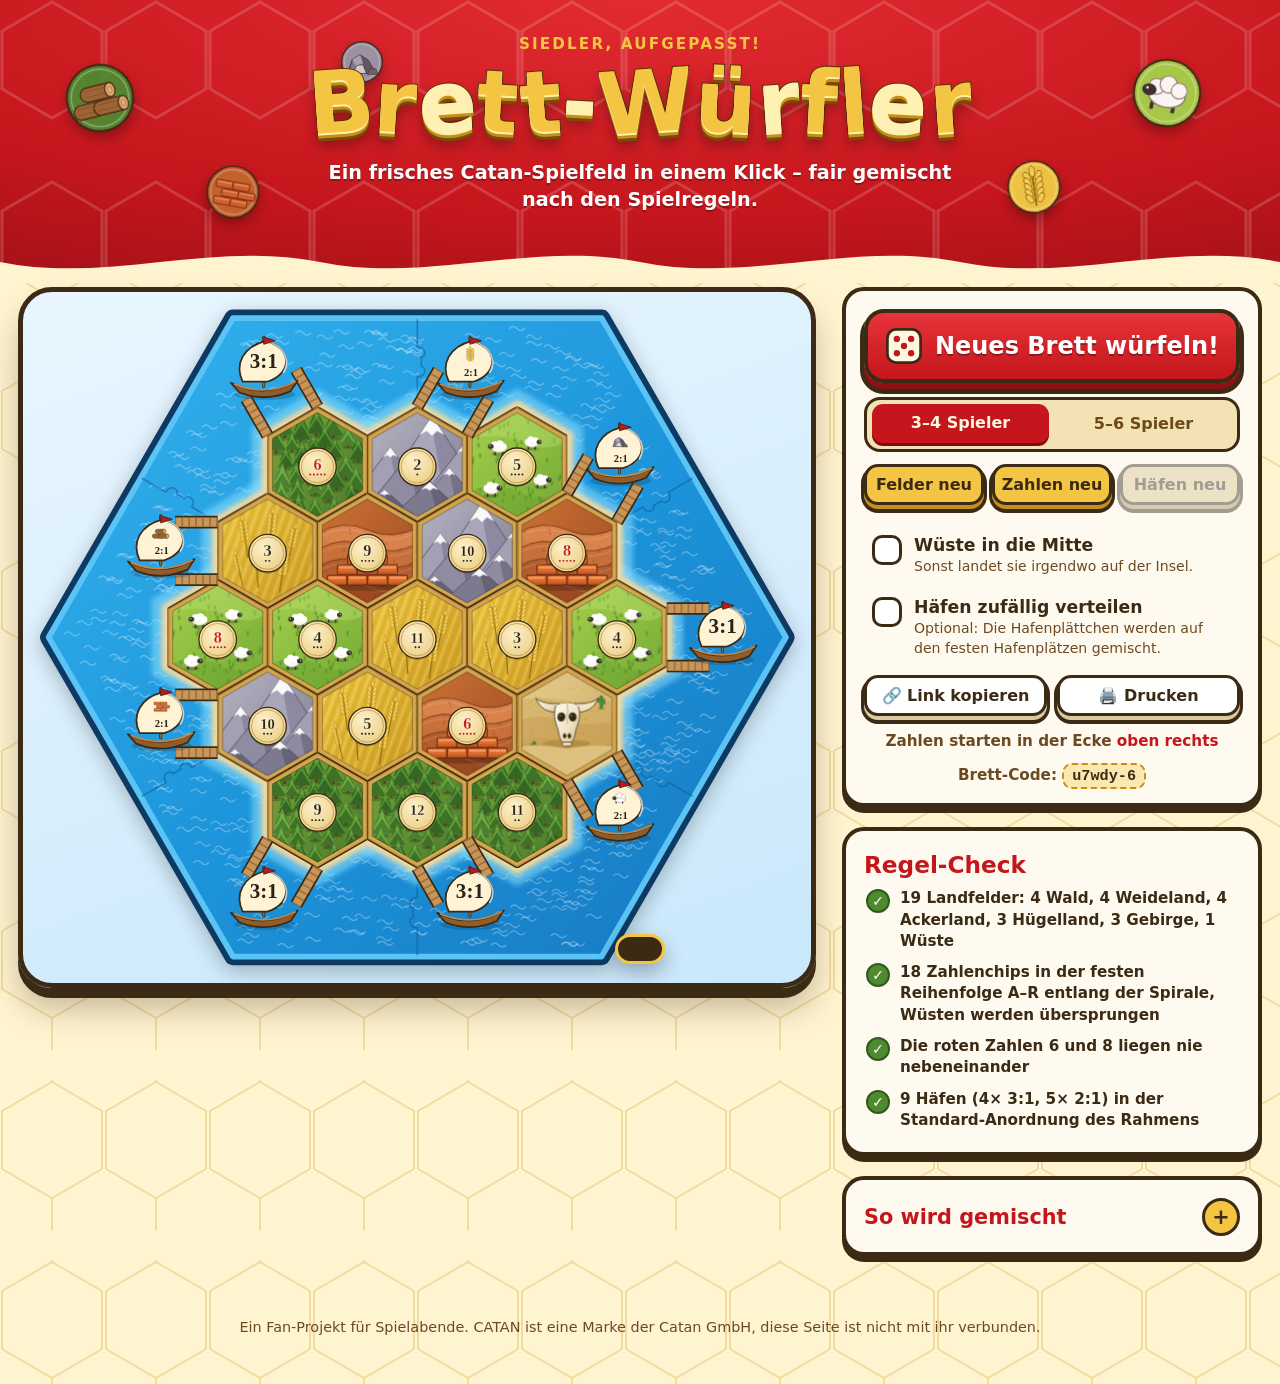
==== index.html @ 205b5174 "6" ====
<!DOCTYPE html>
<html lang="de">
<head>
<meta charset="utf-8">
<meta name="viewport" content="width=device-width, initial-scale=1">
<title>Catan Brett-Würfler – zufällige Spielfelder nach den Regeln</title>
<meta name="description" content="Erzeugt zufällige Catan-Spielfelder nach den offiziellen Regeln: Felder, Zahlenchips und Häfen. Teilbar per Link.">
<link rel="icon" href="assets/chip-6.svg" type="image/svg+xml">
<link rel="stylesheet" href="style.css">
</head>
<body>

<header class="hero">
  <div class="hero-deco" aria-hidden="true">
    <img src="assets/icon-wood.svg" alt="" class="f f1"><img src="assets/icon-brick.svg" alt="" class="f f2">
    <img src="assets/icon-wool.svg" alt="" class="f f3"><img src="assets/icon-grain.svg" alt="" class="f f4">
    <img src="assets/icon-ore.svg" alt="" class="f f5">
  </div>
  <p class="kicker">Siedler, aufgepasst!</p>
  <h1 aria-label="Brett-Würfler">
    <span>B</span><span>r</span><span>e</span><span>t</span><span>t</span><span class="dash">-</span><span>W</span><span>ü</span><span>r</span><span>f</span><span>l</span><span>e</span><span>r</span>
  </h1>
  <p class="sub">Ein frisches Catan-Spielfeld in einem Klick – fair gemischt nach den Spielregeln.</p>
  <svg class="wave" viewBox="0 0 1440 60" preserveAspectRatio="none" aria-hidden="true"><path d="M0,30 C120,60 240,0 360,30 C480,60 600,0 720,30 C840,60 960,0 1080,30 C1200,60 1320,0 1440,30 L1440,60 L0,60Z"/></svg>
</header>

<main class="layout">

  <section class="board-card" aria-label="Spielfeld">
    <svg id="board" class="board" viewBox="-660 -575 1320 1150" role="img" aria-label="Zufällig erzeugtes Catan-Spielfeld"></svg>
  </section>

  <aside class="side">

    <section class="card controls">
      <button id="btn-new" class="big">
        <svg id="die" viewBox="0 0 48 48" width="38" height="38" aria-hidden="true">
          <rect x="3" y="3" width="42" height="42" rx="11" fill="#fff8e1" stroke="#3b2a14" stroke-width="3.5"/>
          <circle cx="15" cy="15" r="4" fill="#c4161c"/><circle cx="33" cy="15" r="4" fill="#c4161c"/>
          <circle cx="24" cy="24" r="4" fill="#c4161c"/>
          <circle cx="15" cy="33" r="4" fill="#c4161c"/><circle cx="33" cy="33" r="4" fill="#c4161c"/>
        </svg>
        <span>Neues Brett würfeln!</span>
      </button>

      <div class="seg" role="radiogroup" aria-label="Spielerzahl">
        <label><input type="radio" name="players" value="34" checked><span>3–4 Spieler</span></label>
        <label><input type="radio" name="players" value="56"><span>5–6 Spieler</span></label>
      </div>

      <div class="mini-row">
        <button id="btn-tiles" class="mini">Felder neu</button>
        <button id="btn-nums" class="mini" title="Die Spirale startet in einer anderen Ecke">Zahlen neu</button>
        <button id="btn-ports" class="mini">Häfen neu</button>
      </div>

      <label class="opt"><input type="checkbox" id="opt-desert"><span class="tick"></span>
        <span class="otext"><b>Wüste in die Mitte</b><small>Sonst landet sie irgendwo auf der Insel.</small></span></label>
      <label class="opt"><input type="checkbox" id="opt-ports"><span class="tick"></span>
        <span class="otext"><b>Häfen zufällig verteilen</b><small>Optional: Die Hafenplättchen werden auf den festen Hafenplätzen gemischt.</small></span></label>

      <div class="share">
        <button id="btn-copy" class="soft">🔗 Link kopieren</button>
        <button id="btn-print" class="soft">🖨️ Drucken</button>
      </div>
      <p class="startline">Zahlen starten in der Ecke <b id="start-corner">–</b></p>
      <p class="seedline">Brett-Code: <code id="seed">–</code></p>
    </section>

    <section class="card">
      <h2>Regel-Check</h2>
      <ul id="checks" class="checks"></ul>
    </section>

    <details class="card rules">
      <summary>So wird gemischt</summary>
      <ol>
        <li id="rule-count"></li>
        <li>Die Zahlenchips folgen immer der festen Reihenfolge der Spielregel: Start auf einem der 6 Eckfelder, dann gegen den Uhrzeigersinn in einer Spirale nach innen. Wüsten werden übersprungen.</li>
        <li id="rule-perm">Das ergibt 6 Startecken × 19 mögliche Wüstenplätze = 114 Zahlenbilder. Die roten 6 und 8 liegen dabei nie nebeneinander.</li>
        <li id="rule-ports"></li>
        <li id="rule-players"></li>
      </ol>
      <div class="order"><b>Zahlenfolge</b><div id="chip-order"></div></div>
    </details>

  </aside>
</main>

<footer>
  <p>Ein Fan-Projekt für Spielabende. CATAN ist eine Marke der Catan GmbH, diese Seite ist nicht mit ihr verbunden.</p>
</footer>

<div id="toast" class="toast" role="status" aria-live="polite"></div>

<script src="core.js"></script>
<script src="ui.js"></script>
</body>
</html>
---- style.css ----
:root{
  --red:#c4161c; --red-d:#8f0f14; --gold:#f4c542; --gold-d:#c4901a;
  --cream:#fff4d0; --cream-2:#fbe8b0; --brown:#3b2a14; --brown-2:#6b4a22;
  --sea:#3f81b5; --green:#4f8a30;
  --radius:22px;
  --font:"Baloo 2","Fredoka","Nunito","Trebuchet MS","Segoe UI Rounded",ui-rounded,system-ui,sans-serif;
  --serif:Georgia,"Times New Roman",serif;
}
*{box-sizing:border-box}
html{scroll-behavior:smooth}
body{
  margin:0; font-family:var(--font); color:var(--brown); background:var(--cream);
  background-image:url("data:image/svg+xml,%3Csvg xmlns='http://www.w3.org/2000/svg' width='104' height='180' viewBox='0 0 104 180'%3E%3Cg fill='none' stroke='%23e6c978' stroke-width='2' opacity='.55'%3E%3Cpath d='M52,2 L102,31 L102,89 L52,118 L2,89 L2,31Z'/%3E%3Cpath d='M0,92 L-50,121 M104,92 L154,121 M52,118 L52,150 M52,2 L52,-30'/%3E%3C/g%3E%3C/svg%3E");
  line-height:1.4; -webkit-font-smoothing:antialiased;
}

/* ---------- Kopfbereich ---------- */
.hero{
  position:relative; text-align:center; color:#fff; padding:34px 16px 70px;
  background:radial-gradient(120% 140% at 50% 0%, #e22b31 0%, var(--red) 55%, var(--red-d) 100%);
  overflow:hidden;
}
.hero::before{ /* Sechseck-Muster */
  content:""; position:absolute; inset:0; opacity:.16;
  background-image:url("data:image/svg+xml,%3Csvg xmlns='http://www.w3.org/2000/svg' width='104' height='180' viewBox='0 0 104 180'%3E%3Cg fill='none' stroke='%23fff' stroke-width='3'%3E%3Cpath d='M52,2 L102,31 L102,89 L52,118 L2,89 L2,31Z'/%3E%3C/g%3E%3C/svg%3E");
}
.kicker{margin:0 0 4px; font-weight:800; letter-spacing:.14em; text-transform:uppercase; font-size:.95rem; color:var(--gold); position:relative}
h1{
  position:relative; margin:0; font-size:clamp(2.6rem,9vw,5.4rem); line-height:1; font-weight:800; letter-spacing:.01em;
}
h1 span{
  display:inline-block; color:var(--gold);
  text-shadow:0 2px 0 #fff2a8, 0 5px 0 var(--gold-d), 0 8px 0 #7a4a08, 0 12px 14px rgba(0,0,0,.35);
  -webkit-text-stroke:2px #5a3406; paint-order:stroke fill;
  animation:bob 3.2s ease-in-out infinite;
}
h1 span:nth-child(odd){transform:rotate(-4deg)}
h1 span:nth-child(even){transform:rotate(3deg)}
h1 span:nth-child(3n){color:#fff0b3}
h1 span:nth-child(1){animation-delay:.0s} h1 span:nth-child(2){animation-delay:.12s} h1 span:nth-child(3){animation-delay:.24s}
h1 span:nth-child(4){animation-delay:.36s} h1 span:nth-child(5){animation-delay:.48s} h1 span:nth-child(6){animation-delay:.6s}
h1 span:nth-child(7){animation-delay:.72s} h1 span:nth-child(8){animation-delay:.84s} h1 span:nth-child(9){animation-delay:.96s}
h1 span:nth-child(10){animation-delay:1.08s} h1 span:nth-child(11){animation-delay:1.2s} h1 span:nth-child(12){animation-delay:1.32s} h1 span:nth-child(13){animation-delay:1.44s}
@keyframes bob{0%,100%{translate:0 0}50%{translate:0 -7px}}
.sub{position:relative; margin:14px auto 0; max-width:34em; font-size:1.2rem; font-weight:600; text-shadow:0 2px 0 rgba(0,0,0,.25)}
.wave{position:absolute; left:0; bottom:-1px; width:100%; height:44px; fill:var(--cream)}
.hero-deco .f{position:absolute; width:72px; height:72px; opacity:.95; filter:drop-shadow(0 6px 6px rgba(0,0,0,.3)); animation:float 6s ease-in-out infinite}
.f1{left:5%; top:22%; rotate:-14deg} .f2{left:16%; top:58%; rotate:10deg; animation-delay:-1s!important; width:56px!important;height:56px!important}
.f3{right:6%; top:20%; rotate:12deg; animation-delay:-2s!important} .f4{right:17%; top:56%; rotate:-8deg; animation-delay:-3s!important; width:56px!important;height:56px!important}
.f5{left:50%; top:14%; width:44px!important;height:44px!important; margin-left:-300px; animation-delay:-4s!important}
@keyframes float{0%,100%{translate:0 0}50%{translate:0 -14px}}

/* ---------- Layout ---------- */
.layout{
  max-width:1280px; margin:-6px auto 0; padding:10px 18px 40px;
  display:grid; grid-template-columns:minmax(0,1.9fr) minmax(300px,1fr); gap:26px; align-items:start;
}
.board-card{
  position:sticky; top:14px;
  background:linear-gradient(160deg,#e9f6ff,#c9e8fb); border:5px solid var(--brown); border-radius:34px;
  box-shadow:0 10px 0 var(--brown), 0 22px 30px rgba(59,42,20,.28); padding:14px;
}
.board{display:block; width:100%; height:auto; overflow:visible; filter:drop-shadow(0 6px 10px rgba(0,0,0,.25))}
.side{display:flex; flex-direction:column; gap:20px}

.card{
  background:#fffaf0; border:4px solid var(--brown); border-radius:var(--radius); padding:18px 18px 16px;
  box-shadow:0 6px 0 var(--brown);
}
.card h2{margin:0 0 2px; font-size:1.45rem; font-weight:800; color:var(--red)}
.lead{margin:0 0 10px; font-size:.95rem; color:var(--brown-2); font-weight:500}

/* ---------- Buttons ---------- */
button{font-family:inherit; cursor:pointer; color:inherit}
.big{
  display:flex; align-items:center; justify-content:center; gap:12px; width:100%;
  font-size:1.5rem; font-weight:800; color:#fff; padding:14px 16px;
  background:linear-gradient(#e6343a,var(--red)); border:4px solid var(--brown); border-radius:20px;
  box-shadow:0 6px 0 var(--red-d), 0 7px 0 4px var(--brown); transition:transform .12s, box-shadow .12s;
  text-shadow:0 2px 0 rgba(0,0,0,.3); margin-bottom:14px;
}
.big:hover{transform:translateY(-2px) rotate(-.6deg)}
.big:active{transform:translateY(5px); box-shadow:0 1px 0 var(--red-d), 0 2px 0 4px var(--brown)}
.big #die{transition:transform .3s}
.big:hover #die{transform:rotate(18deg) scale(1.1)}
#die.roll{animation:dice .75s cubic-bezier(.3,1.5,.5,1)}
@keyframes dice{0%{transform:rotate(0) scale(1)}35%{transform:rotate(240deg) scale(1.5) translateY(-6px)}70%{transform:rotate(520deg) scale(.9)}100%{transform:rotate(720deg) scale(1)}}

.mini-row{display:grid; grid-template-columns:repeat(3,1fr); gap:8px; margin-bottom:14px}
.mini,.soft{
  font-weight:700; font-size:1rem; padding:8px 6px; background:var(--gold); border:3px solid var(--brown); border-radius:14px;
  box-shadow:0 4px 0 var(--gold-d), 0 5px 0 3px var(--brown); transition:transform .1s, box-shadow .1s; margin-bottom:5px;
}
.mini:hover:not(:disabled),.soft:hover{transform:translateY(-2px)}
.mini:disabled{opacity:.45; cursor:not-allowed; filter:grayscale(.6)}
.mini:active,.soft:active{transform:translateY(4px); box-shadow:0 0 0 var(--gold-d), 0 1px 0 3px var(--brown)}
.soft{background:#fff; box-shadow:0 4px 0 #d9c9a0, 0 5px 0 3px var(--brown)}
.share{display:grid; grid-template-columns:1fr 1fr; gap:10px; margin-top:8px}
.seedline{margin:12px 0 0; text-align:center; font-weight:600; color:var(--brown-2); font-size:.95rem}
code{font-family:ui-monospace,Menlo,Consolas,monospace; background:var(--cream-2); border:2px dashed var(--gold-d); border-radius:10px; padding:2px 8px; font-weight:700; color:var(--brown)}

/* Schalter */
.opt{display:flex; gap:12px; align-items:flex-start; padding:9px 8px; border-radius:14px; cursor:pointer; transition:background .15s}
.opt:hover{background:var(--cream)}
.opt input{position:absolute; opacity:0; pointer-events:none}
.tick{flex:none; width:30px; height:30px; border:3px solid var(--brown); border-radius:10px; background:#fff; position:relative; margin-top:2px; transition:background .15s, transform .15s}
.tick::after{content:""; position:absolute; left:8px; top:2px; width:8px; height:15px; border:solid #fff; border-width:0 4px 4px 0; transform:rotate(40deg) scale(0); transition:transform .18s cubic-bezier(.3,1.8,.5,1)}
.opt input:checked + .tick{background:var(--green); transform:rotate(-5deg)}
.opt input:checked + .tick::after{transform:rotate(40deg) scale(1)}
.opt input:focus-visible + .tick{outline:4px solid #7ab8ff; outline-offset:2px}
.otext b{display:block; font-size:1.08rem}
.otext small{display:block; font-size:.88rem; color:var(--brown-2); font-weight:500}

.checks{list-style:none; margin:0; padding:0}
.checks li{display:flex; gap:10px; align-items:flex-start; padding:5px 2px; font-weight:600; font-size:.95rem}
.checks li span{flex:none; width:24px; height:24px; border-radius:50%; display:grid; place-items:center; color:#fff; font-weight:800; font-size:.9rem; margin-top:1px; animation:stamp .5s cubic-bezier(.3,1.8,.5,1) both}
.checks li.ok span{background:var(--green); border:2px solid #2f5a1d}
.checks li.bad span{background:var(--red); border:2px solid var(--red-d)}
@keyframes stamp{from{transform:scale(0) rotate(-90deg)}to{transform:scale(1) rotate(0)}}

.rules summary{cursor:pointer; font-weight:800; font-size:1.3rem; color:var(--red); list-style:none; display:flex; justify-content:space-between; align-items:center}
.rules summary::-webkit-details-marker{display:none}
.rules summary::after{content:"+"; width:32px; height:32px; display:grid; place-items:center; background:var(--gold); border:3px solid var(--brown); border-radius:50%; color:var(--brown); transition:transform .25s}
.rules[open] summary::after{transform:rotate(135deg)}
.rules ol{margin:12px 0 0; padding-left:22px; font-weight:500}
.rules li{margin:6px 0}

/* ---------- Brett-Animationen ---------- */
.board .tile,.board .chip,.board .port{transform-box:fill-box; transform-origin:center}
.board .tile.pop{animation:pop .6s cubic-bezier(.3,1.6,.5,1) both; animation-delay:var(--d)}
.board .port.pop{animation:pop .6s cubic-bezier(.3,1.6,.5,1) both; animation-delay:var(--d)}
.board .chip.drop{animation:drop .6s cubic-bezier(.3,1.5,.5,1) both; animation-delay:var(--d)}
@keyframes pop{from{opacity:0; transform:scale(.4) rotate(-14deg)}to{opacity:1; transform:none}}
@keyframes drop{0%{opacity:0; transform:translateY(-90px) scale(1.3) rotate(-60deg)}60%{opacity:1}100%{opacity:1; transform:none}}
.board .tile,.board .chip{transition:opacity .25s, filter .25s}
.board .tile:hover{filter:brightness(1.08) saturate(1.1)}
.plank-o{stroke:#3b2a14; stroke-width:12; stroke-linecap:round}
.plank{stroke:#c58a47; stroke-width:6.5; stroke-linecap:round}

/* Meer, Strand, Stege */
.board .waves path{fill:none; stroke:#fff; stroke-width:2.4; stroke-linecap:round; opacity:.28}
.board .seam{fill:none; stroke:#0f5f9c; stroke-width:3; opacity:.55}
.board .shallows polygon{fill:#8fe0ff; opacity:.55}
.board .beach polygon{fill:#f1d9a0}
.board .jet-o{stroke:#3b2a14; stroke-width:22; stroke-linecap:butt}
.board .jet{stroke:#c9965a; stroke-width:16; stroke-linecap:butt}
.board .jet-p{stroke:#7b5427; stroke-width:16; stroke-dasharray:3 9; opacity:.55}

/* ---------- Sonstiges ---------- */
.toast{
  position:fixed; left:50%; bottom:26px; translate:-50% 90px; background:var(--brown); color:#fff; font-weight:700;
  padding:12px 22px; border-radius:99px; border:3px solid var(--gold); box-shadow:0 8px 20px rgba(0,0,0,.3);
  transition:translate .35s cubic-bezier(.3,1.6,.5,1); z-index:10; max-width:92vw; text-align:center
}
.toast.show{translate:-50% 0}
footer{text-align:center; padding:6px 16px 34px; color:var(--brown-2); font-size:.9rem; font-weight:500}
:focus-visible{outline:4px solid #7ab8ff; outline-offset:3px}

@media (max-width:960px){
  .layout{grid-template-columns:1fr}
  .board-card{position:static}
  .hero-deco .f{display:none}
}
@media (prefers-reduced-motion:reduce){
  *,*::before,*::after{animation:none!important; transition:none!important}
}
@media print{
  body{background:#fff}
  .hero,.side,footer,.toast{display:none}
  .layout{display:block; padding:0}
  .board-card{position:static; box-shadow:none; border:none; background:none}
}

.startline{margin:10px 0 0; text-align:center; font-weight:600; color:var(--brown-2); font-size:.95rem}
.startline b{color:var(--red)}
.order{margin-top:12px}
.order b{display:block; margin-bottom:6px}
#chip-order{display:flex; flex-wrap:wrap; gap:5px}
#chip-order span{display:inline-flex; flex-direction:column; align-items:center; min-width:34px; padding:2px 4px; background:var(--cream); border:2px solid var(--brown); border-radius:12px; font-family:var(--serif); font-weight:800; line-height:1.1}
#chip-order span i{font-style:normal; font-family:var(--font); font-size:.62rem; color:var(--brown-2); font-weight:700}
#chip-order span.red{color:var(--red); border-color:var(--red)}

/* Spielerzahl-Umschalter */
.seg{display:grid;grid-template-columns:1fr 1fr;gap:6px;background:#f3e2b3;border:3px solid #3b2a14;border-radius:16px;padding:5px;margin:0 0 12px}
.seg label{cursor:pointer}
.seg input{position:absolute;opacity:0;pointer-events:none}
.seg span{display:block;text-align:center;font-weight:800;padding:8px 6px;border-radius:11px;color:#6b4a1c;transition:transform .15s,background .15s}
.seg input:checked+span{background:#c4161c;color:#fff8e1;box-shadow:0 3px 0 #7d0d11;transform:translateY(-1px)}
.seg input:focus-visible+span{outline:3px solid #f2b21c;outline-offset:2px}
.seg label:hover span{transform:translateY(-1px)}
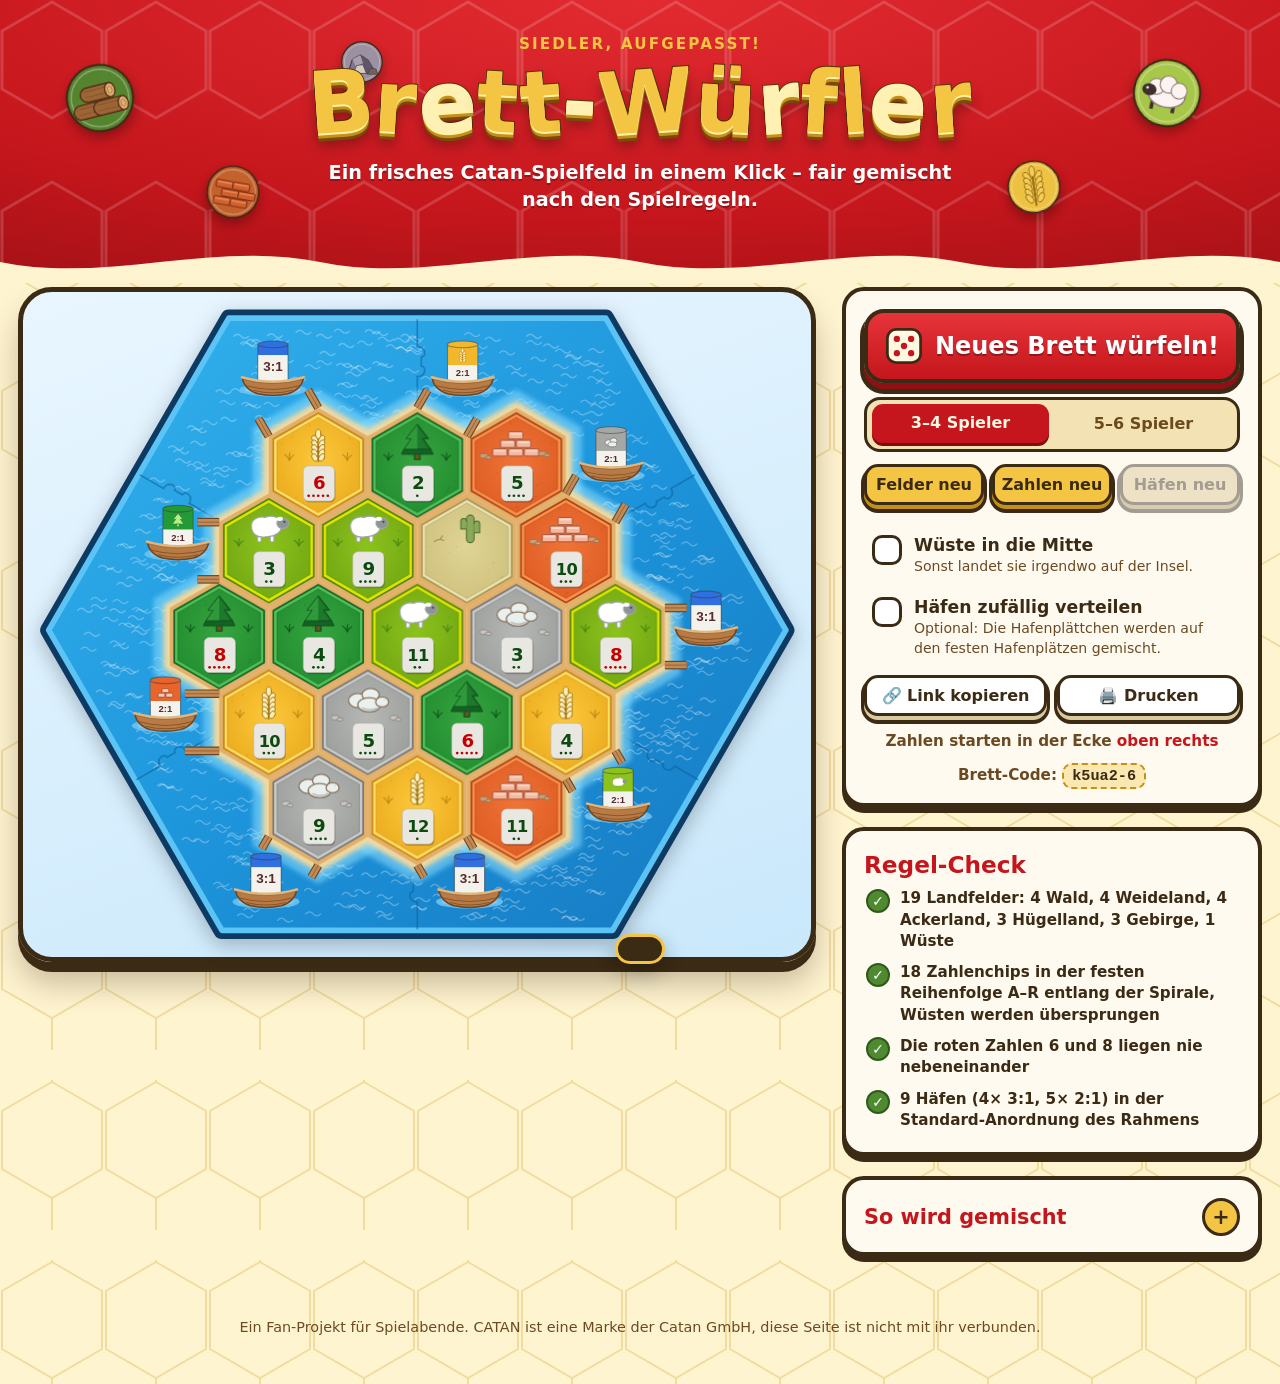
==== commit 8c4aa226: "Cache-Busting für Skripte und Styles Co-Authored-By: Claude Sonnet 5.5 <noreply@anthropic.com> Claud" ====
--- a/index.html
+++ b/index.html
@@ -6,7 +6,7 @@
 <title>Catan Brett-Würfler – zufällige Spielfelder nach den Regeln</title>
 <meta name="description" content="Erzeugt zufällige Catan-Spielfelder nach den offiziellen Regeln: Felder, Zahlenchips und Häfen. Teilbar per Link.">
 <link rel="icon" href="assets/chip-6.svg" type="image/svg+xml">
-<link rel="stylesheet" href="style.css">
+<link rel="stylesheet" href="style.css?v=7">
 </head>
 <body>
 
@@ -93,7 +93,7 @@
 
 <div id="toast" class="toast" role="status" aria-live="polite"></div>
 
-<script src="core.js"></script>
-<script src="ui.js"></script>
+<script src="core.js?v=7"></script>
+<script src="ui.js?v=7"></script>
 </body>
 </html>
--- a/style.css
+++ b/style.css
@@ -142,9 +142,9 @@
 .board .seam{fill:none; stroke:#0f5f9c; stroke-width:3; opacity:.55}
 .board .shallows polygon{fill:#8fe0ff; opacity:.55}
 .board .beach polygon{fill:#f1d9a0}
-.board .jet-o{stroke:#3b2a14; stroke-width:22; stroke-linecap:butt}
-.board .jet{stroke:#c9965a; stroke-width:16; stroke-linecap:butt}
-.board .jet-p{stroke:#7b5427; stroke-width:16; stroke-dasharray:3 9; opacity:.55}
+.board .jet-o{stroke:#6e4421; stroke-width:15; stroke-linecap:butt}
+.board .jet{stroke:#c28a55; stroke-width:11; stroke-linecap:butt}
+.board .jet-p{stroke:#8a5628; stroke-width:1.6; opacity:.8}
 
 /* ---------- Sonstiges ---------- */
 .toast{
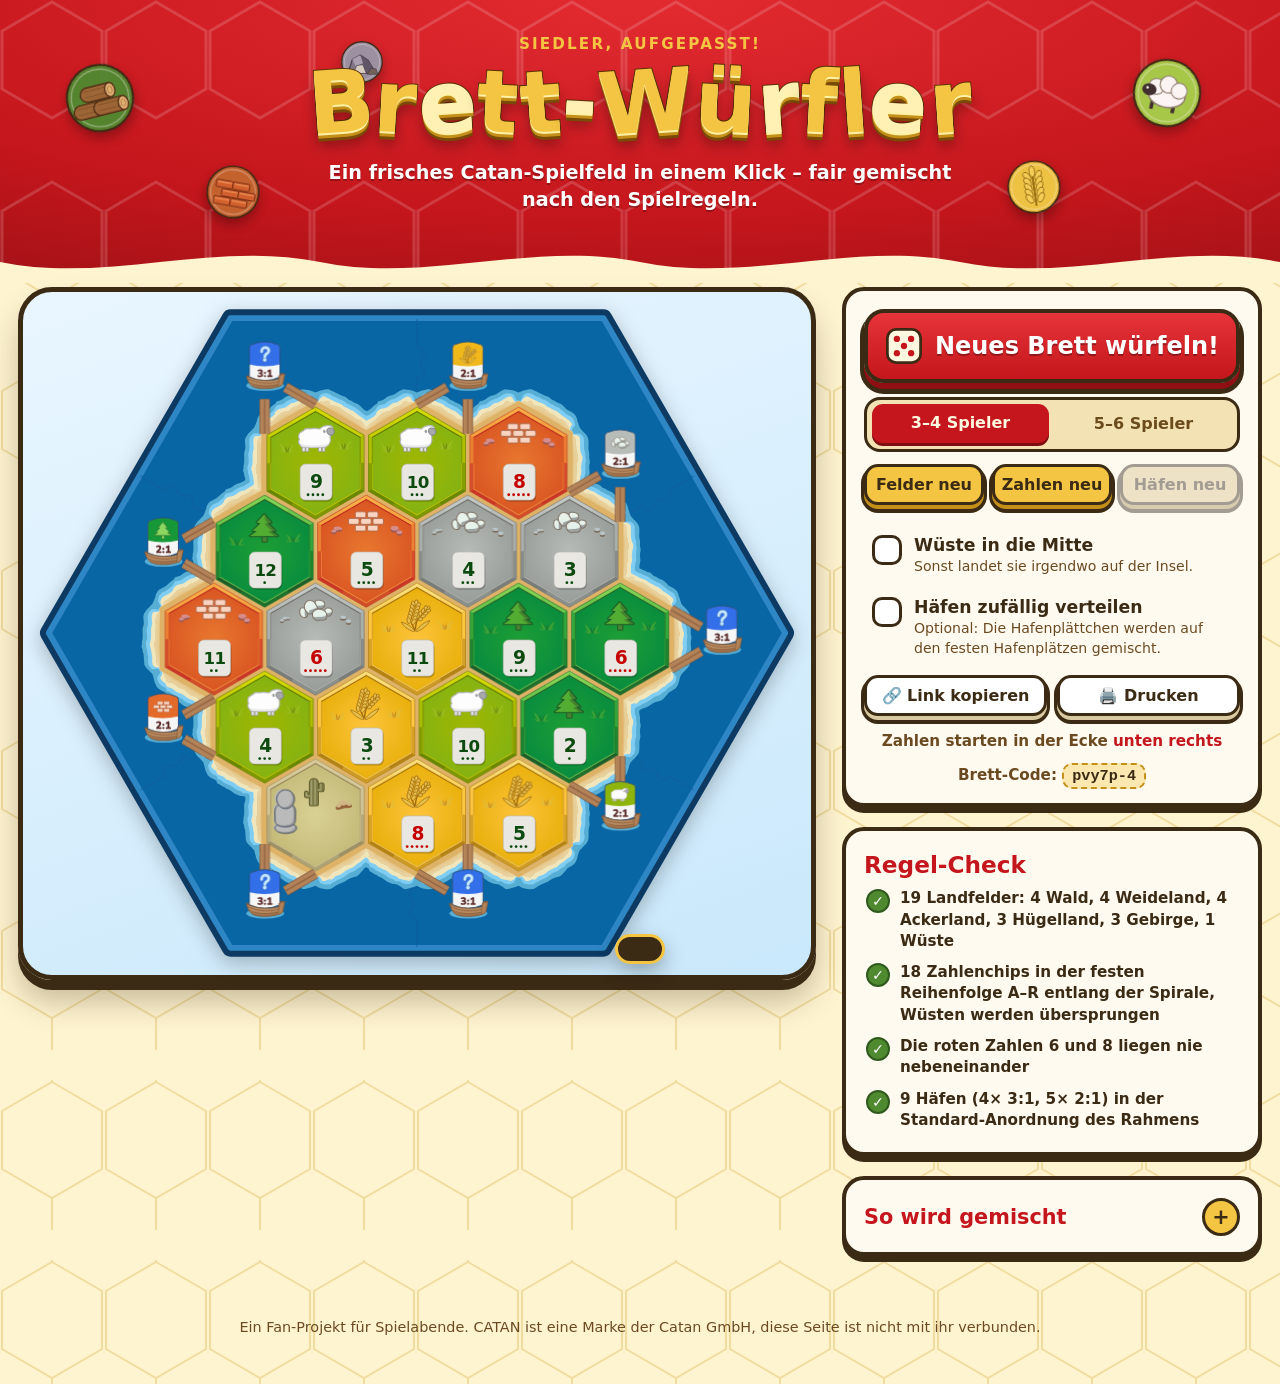
==== commit 0b0ec867: "Grafiken im Stil des Original-Screenshots - Felder, Häfen und Räuber neu als SVG, vom Original nachv" ====
--- a/index.html
+++ b/index.html
@@ -6,7 +6,7 @@
 <title>Catan Brett-Würfler – zufällige Spielfelder nach den Regeln</title>
 <meta name="description" content="Erzeugt zufällige Catan-Spielfelder nach den offiziellen Regeln: Felder, Zahlenchips und Häfen. Teilbar per Link.">
 <link rel="icon" href="assets/chip-6.svg" type="image/svg+xml">
-<link rel="stylesheet" href="style.css?v=7">
+<link rel="stylesheet" href="style.css?v=8">
 </head>
 <body>
 
@@ -93,7 +93,7 @@
 
 <div id="toast" class="toast" role="status" aria-live="polite"></div>
 
-<script src="core.js?v=7"></script>
-<script src="ui.js?v=7"></script>
+<script src="core.js?v=8"></script>
+<script src="ui.js?v=8"></script>
 </body>
 </html>
--- a/style.css
+++ b/style.css
@@ -126,7 +126,8 @@
 .rules li{margin:6px 0}
 
 /* ---------- Brett-Animationen ---------- */
-.board .tile,.board .chip,.board .port{transform-box:fill-box; transform-origin:center}
+.board .tile,.board .chip,.board .port,.board .robber{transform-box:fill-box; transform-origin:center}
+.board .robber.pop{animation:pop .6s cubic-bezier(.3,1.6,.5,1) both; animation-delay:var(--d)}
 .board .tile.pop{animation:pop .6s cubic-bezier(.3,1.6,.5,1) both; animation-delay:var(--d)}
 .board .port.pop{animation:pop .6s cubic-bezier(.3,1.6,.5,1) both; animation-delay:var(--d)}
 .board .chip.drop{animation:drop .6s cubic-bezier(.3,1.5,.5,1) both; animation-delay:var(--d)}
@@ -140,11 +141,9 @@
 /* Meer, Strand, Stege */
 .board .waves path{fill:none; stroke:#fff; stroke-width:2.4; stroke-linecap:round; opacity:.28}
 .board .seam{fill:none; stroke:#0f5f9c; stroke-width:3; opacity:.55}
-.board .shallows polygon{fill:#8fe0ff; opacity:.55}
-.board .beach polygon{fill:#f1d9a0}
-.board .jet-o{stroke:#6e4421; stroke-width:15; stroke-linecap:butt}
-.board .jet{stroke:#c28a55; stroke-width:11; stroke-linecap:butt}
-.board .jet-p{stroke:#8a5628; stroke-width:1.6; opacity:.8}
+.board .jet-o{stroke:#7e5539; stroke-width:17.8; stroke-linecap:butt}
+.board .jet{stroke:#b28259; stroke-width:15.6; stroke-linecap:butt}
+.board .jet-p{stroke:#946443; stroke-width:2.2}
 
 /* ---------- Sonstiges ---------- */
 .toast{
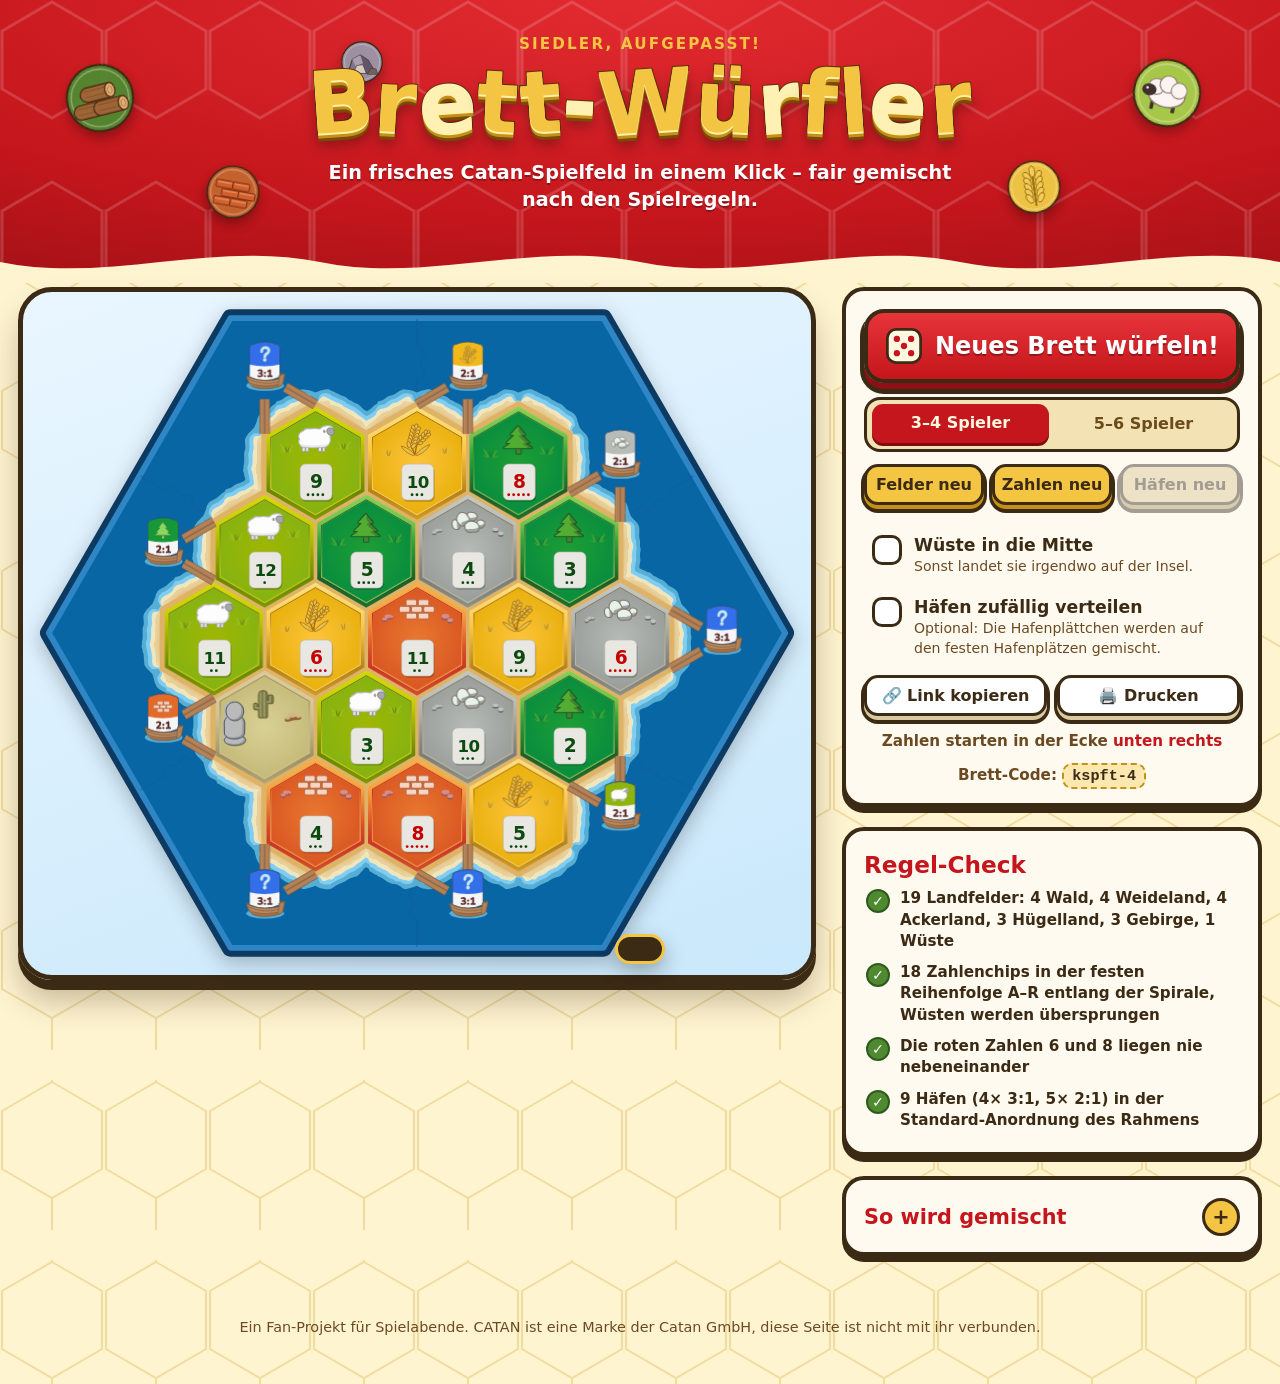
==== commit 5141d7cb: "Feldränder als Farbverlauf, helle Fugen zwischen den Feldern Der Rahmen jedes Feldes verläuft jetzt " ====
--- a/index.html
+++ b/index.html
@@ -6,7 +6,7 @@
 <title>Catan Brett-Würfler – zufällige Spielfelder nach den Regeln</title>
 <meta name="description" content="Erzeugt zufällige Catan-Spielfelder nach den offiziellen Regeln: Felder, Zahlenchips und Häfen. Teilbar per Link.">
 <link rel="icon" href="assets/chip-6.svg" type="image/svg+xml">
-<link rel="stylesheet" href="style.css?v=8">
+<link rel="stylesheet" href="style.css?v=9">
 </head>
 <body>
 
@@ -93,7 +93,7 @@
 
 <div id="toast" class="toast" role="status" aria-live="polite"></div>
 
-<script src="core.js?v=8"></script>
-<script src="ui.js?v=8"></script>
+<script src="core.js?v=9"></script>
+<script src="ui.js?v=9"></script>
 </body>
 </html>
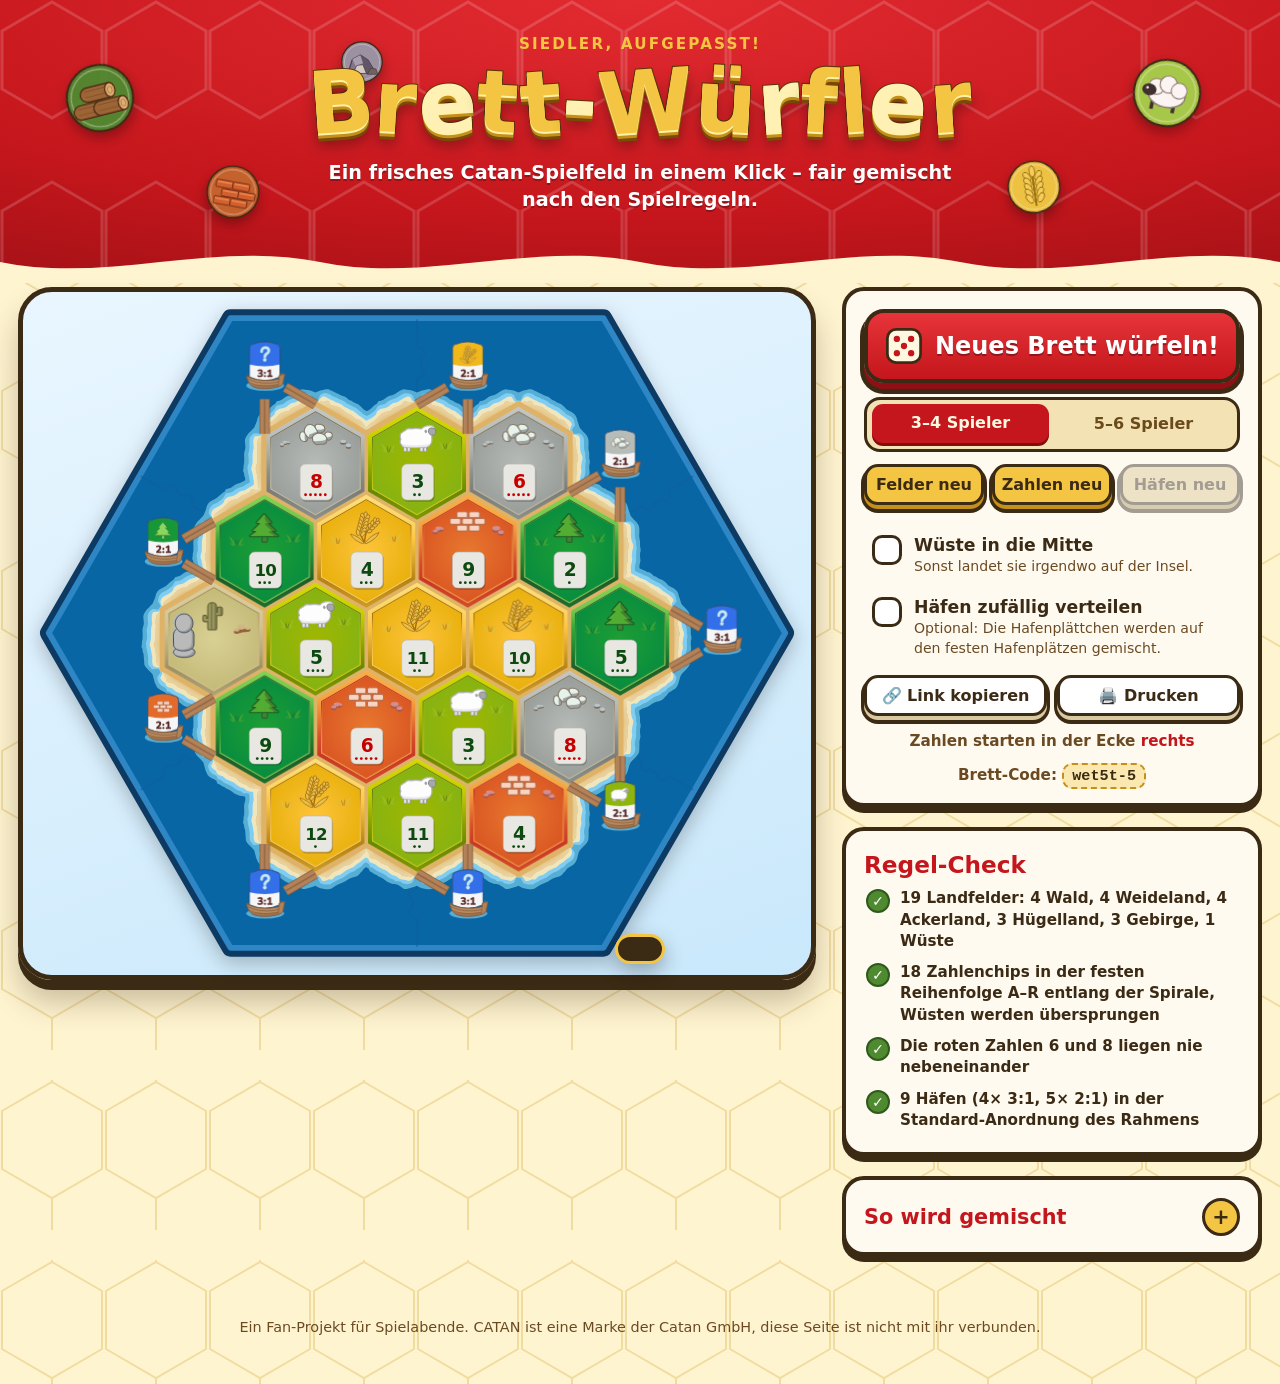
==== commit 6a324dc7: "Cache-Busting auch für die Grafiken Co-Authored-By: Claude Opus 5.5 <noreply@anthropic.com> Claude-S" ====
--- a/index.html
+++ b/index.html
@@ -6,7 +6,7 @@
 <title>Catan Brett-Würfler – zufällige Spielfelder nach den Regeln</title>
 <meta name="description" content="Erzeugt zufällige Catan-Spielfelder nach den offiziellen Regeln: Felder, Zahlenchips und Häfen. Teilbar per Link.">
 <link rel="icon" href="assets/chip-6.svg" type="image/svg+xml">
-<link rel="stylesheet" href="style.css?v=9">
+<link rel="stylesheet" href="style.css?v=10">
 </head>
 <body>
 
@@ -93,7 +93,7 @@
 
 <div id="toast" class="toast" role="status" aria-live="polite"></div>
 
-<script src="core.js?v=9"></script>
-<script src="ui.js?v=9"></script>
+<script src="core.js?v=10"></script>
+<script src="ui.js?v=10"></script>
 </body>
 </html>
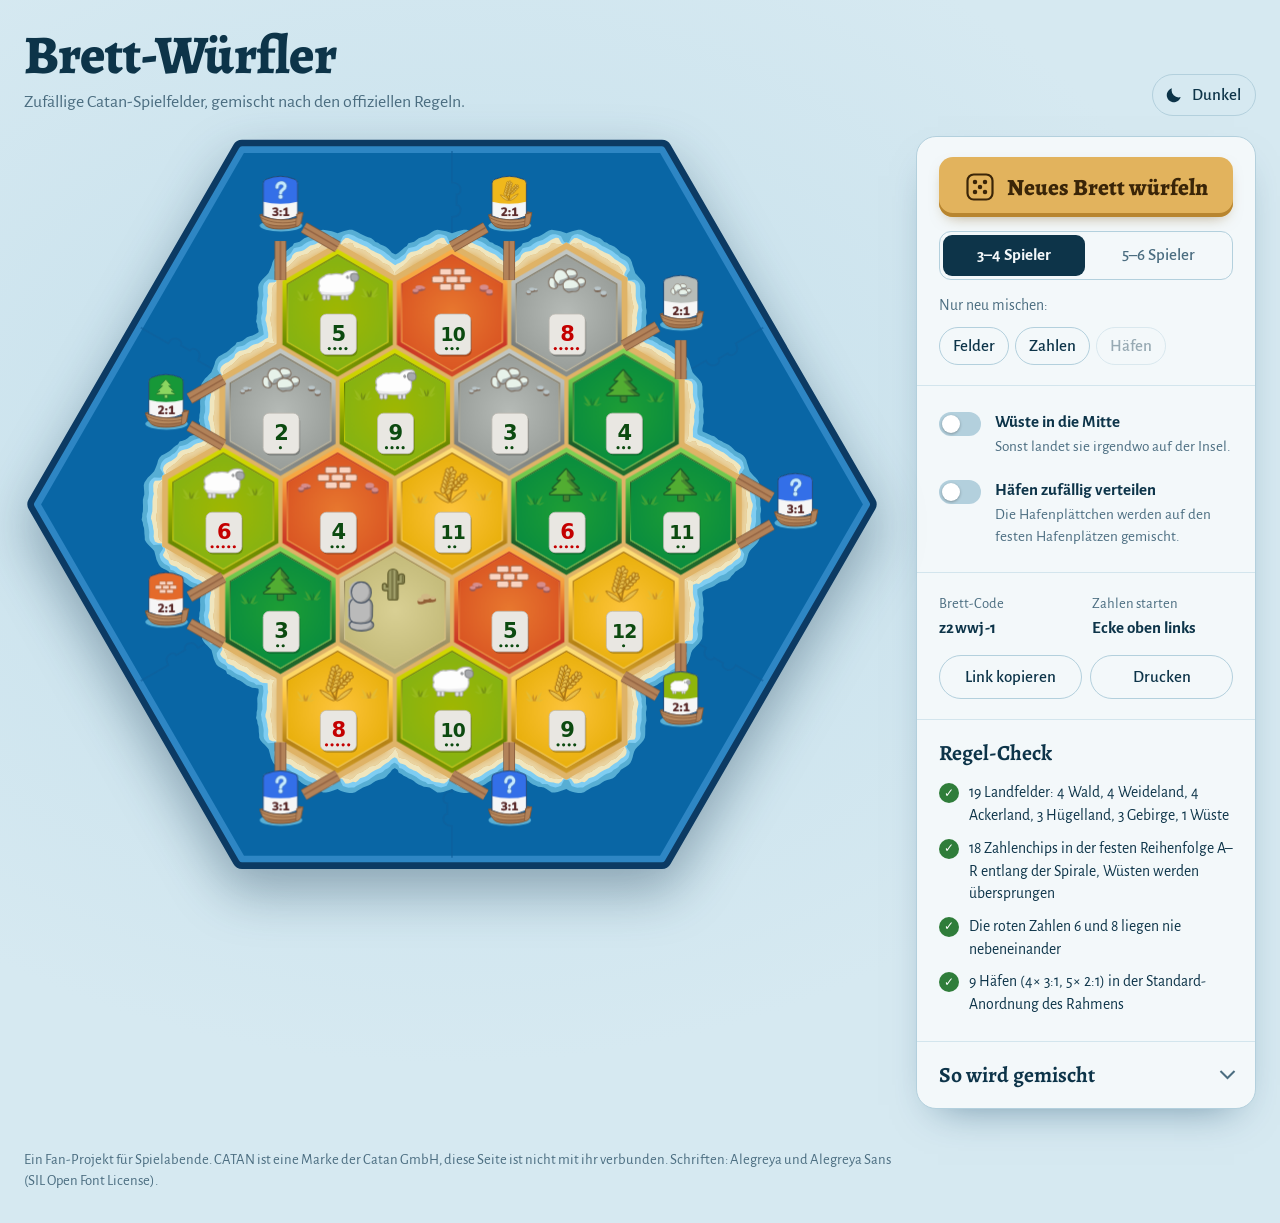
==== commit a02d1415: "Neues Seitendesign und Dunkelmodus - Seite als Meer rund um die Insel: helles Flachwasser bzw. Nacht" ====
--- a/index.html
+++ b/index.html
@@ -6,41 +6,50 @@
 <title>Catan Brett-Würfler – zufällige Spielfelder nach den Regeln</title>
 <meta name="description" content="Erzeugt zufällige Catan-Spielfelder nach den offiziellen Regeln: Felder, Zahlenchips und Häfen. Teilbar per Link.">
 <link rel="icon" href="assets/chip-6.svg" type="image/svg+xml">
+<link rel="preload" href="assets/fonts/alegreya-sans-500.woff2" as="font" type="font/woff2" crossorigin>
 <link rel="stylesheet" href="style.css?v=10">
+<meta name="color-scheme" content="light dark">
+<script>
+  // Farbschema vor dem ersten Zeichnen setzen, damit nichts aufblitzt
+  (function () {
+    var t = null;
+    try { t = localStorage.getItem("theme"); } catch (e) {}
+    if (t !== "dark" && t !== "light") t = window.matchMedia && matchMedia("(prefers-color-scheme: dark)").matches ? "dark" : "light";
+    document.documentElement.setAttribute("data-theme", t);
+  })();
+</script>
 </head>
 <body>
 
-<header class="hero">
-  <div class="hero-deco" aria-hidden="true">
-    <img src="assets/icon-wood.svg" alt="" class="f f1"><img src="assets/icon-brick.svg" alt="" class="f f2">
-    <img src="assets/icon-wool.svg" alt="" class="f f3"><img src="assets/icon-grain.svg" alt="" class="f f4">
-    <img src="assets/icon-ore.svg" alt="" class="f f5">
+<header class="top">
+  <div class="brand">
+    <h1>Brett-Würfler</h1>
+    <p class="sub">Zufällige Catan-Spielfelder, gemischt nach den offiziellen Regeln.</p>
   </div>
-  <p class="kicker">Siedler, aufgepasst!</p>
-  <h1 aria-label="Brett-Würfler">
-    <span>B</span><span>r</span><span>e</span><span>t</span><span>t</span><span class="dash">-</span><span>W</span><span>ü</span><span>r</span><span>f</span><span>l</span><span>e</span><span>r</span>
-  </h1>
-  <p class="sub">Ein frisches Catan-Spielfeld in einem Klick – fair gemischt nach den Spielregeln.</p>
-  <svg class="wave" viewBox="0 0 1440 60" preserveAspectRatio="none" aria-hidden="true"><path d="M0,30 C120,60 240,0 360,30 C480,60 600,0 720,30 C840,60 960,0 1080,30 C1200,60 1320,0 1440,30 L1440,60 L0,60Z"/></svg>
+  <button id="btn-theme" class="theme" type="button" aria-pressed="false">
+    <svg class="i-moon" viewBox="0 0 24 24" width="20" height="20" aria-hidden="true"><path d="M20 14.5A8.5 8.5 0 0 1 9.5 4a8.5 8.5 0 1 0 10.5 10.5Z" fill="currentColor"/></svg>
+    <svg class="i-sun" viewBox="0 0 24 24" width="20" height="20" aria-hidden="true"><circle cx="12" cy="12" r="4.5" fill="currentColor"/><g stroke="currentColor" stroke-width="2" stroke-linecap="round"><path d="M12 2v2.5M12 19.5V22M2 12h2.5M19.5 12H22M4.9 4.9l1.8 1.8M17.3 17.3l1.8 1.8M4.9 19.1l1.8-1.8M17.3 6.7l1.8-1.8"/></g></svg>
+    <span class="theme-label">Dunkel</span>
+  </button>
 </header>
 
 <main class="layout">
 
-  <section class="board-card" aria-label="Spielfeld">
+  <section class="board-wrap" aria-label="Spielfeld">
     <svg id="board" class="board" viewBox="-660 -575 1320 1150" role="img" aria-label="Zufällig erzeugtes Catan-Spielfeld"></svg>
   </section>
 
   <aside class="side">
 
-    <section class="card controls">
-      <button id="btn-new" class="big">
-        <svg id="die" viewBox="0 0 48 48" width="38" height="38" aria-hidden="true">
-          <rect x="3" y="3" width="42" height="42" rx="11" fill="#fff8e1" stroke="#3b2a14" stroke-width="3.5"/>
-          <circle cx="15" cy="15" r="4" fill="#c4161c"/><circle cx="33" cy="15" r="4" fill="#c4161c"/>
-          <circle cx="24" cy="24" r="4" fill="#c4161c"/>
-          <circle cx="15" cy="33" r="4" fill="#c4161c"/><circle cx="33" cy="33" r="4" fill="#c4161c"/>
+    <section class="block controls" aria-label="Brett erzeugen">
+      <button id="btn-new" class="primary" type="button">
+        <svg id="die" viewBox="0 0 48 48" width="30" height="30" aria-hidden="true">
+          <rect x="4" y="4" width="40" height="40" rx="10" fill="none" stroke="currentColor" stroke-width="3.5"/>
+          <circle cx="16" cy="16" r="3.6" fill="currentColor"/><circle cx="32" cy="16" r="3.6" fill="currentColor"/>
+          <circle cx="24" cy="24" r="3.6" fill="currentColor"/>
+          <circle cx="16" cy="32" r="3.6" fill="currentColor"/><circle cx="32" cy="32" r="3.6" fill="currentColor"/>
         </svg>
-        <span>Neues Brett würfeln!</span>
+        <span>Neues Brett würfeln</span>
       </button>
 
       <div class="seg" role="radiogroup" aria-label="Spielerzahl">
@@ -48,32 +57,41 @@
         <label><input type="radio" name="players" value="56"><span>5–6 Spieler</span></label>
       </div>
 
-      <div class="mini-row">
-        <button id="btn-tiles" class="mini">Felder neu</button>
-        <button id="btn-nums" class="mini" title="Die Spirale startet in einer anderen Ecke">Zahlen neu</button>
-        <button id="btn-ports" class="mini">Häfen neu</button>
+      <div class="partial">
+        <span class="partial-label">Nur neu mischen:</span>
+        <div class="mini-row">
+          <button id="btn-tiles" class="mini" type="button">Felder</button>
+          <button id="btn-nums" class="mini" type="button" title="Die Spirale startet in einer anderen Ecke">Zahlen</button>
+          <button id="btn-ports" class="mini" type="button" title="Nur wenn Häfen zufällig verteilt werden">Häfen</button>
+        </div>
       </div>
-
-      <label class="opt"><input type="checkbox" id="opt-desert"><span class="tick"></span>
-        <span class="otext"><b>Wüste in die Mitte</b><small>Sonst landet sie irgendwo auf der Insel.</small></span></label>
-      <label class="opt"><input type="checkbox" id="opt-ports"><span class="tick"></span>
-        <span class="otext"><b>Häfen zufällig verteilen</b><small>Optional: Die Hafenplättchen werden auf den festen Hafenplätzen gemischt.</small></span></label>
-
-      <div class="share">
-        <button id="btn-copy" class="soft">🔗 Link kopieren</button>
-        <button id="btn-print" class="soft">🖨️ Drucken</button>
-      </div>
-      <p class="startline">Zahlen starten in der Ecke <b id="start-corner">–</b></p>
-      <p class="seedline">Brett-Code: <code id="seed">–</code></p>
     </section>
 
-    <section class="card">
+    <section class="block" aria-label="Optionen">
+      <label class="opt"><input type="checkbox" id="opt-desert"><span class="switch" aria-hidden="true"></span>
+        <span class="otext"><b>Wüste in die Mitte</b><small>Sonst landet sie irgendwo auf der Insel.</small></span></label>
+      <label class="opt"><input type="checkbox" id="opt-ports"><span class="switch" aria-hidden="true"></span>
+        <span class="otext"><b>Häfen zufällig verteilen</b><small>Die Hafenplättchen werden auf den festen Hafenplätzen gemischt.</small></span></label>
+    </section>
+
+    <section class="block share-block" aria-label="Teilen">
+      <dl class="facts">
+        <div><dt>Brett-Code</dt><dd><code id="seed">–</code></dd></div>
+        <div><dt>Zahlen starten</dt><dd id="start-corner">–</dd></div>
+      </dl>
+      <div class="share">
+        <button id="btn-copy" class="ghost" type="button">Link kopieren</button>
+        <button id="btn-print" class="ghost" type="button">Drucken</button>
+      </div>
+    </section>
+
+    <section class="block">
       <h2>Regel-Check</h2>
       <ul id="checks" class="checks"></ul>
     </section>
 
-    <details class="card rules">
-      <summary>So wird gemischt</summary>
+    <details class="block rules">
+      <summary><h2>So wird gemischt</h2></summary>
       <ol>
         <li id="rule-count"></li>
         <li>Die Zahlenchips folgen immer der festen Reihenfolge der Spielregel: Start auf einem der 6 Eckfelder, dann gegen den Uhrzeigersinn in einer Spirale nach innen. Wüsten werden übersprungen.</li>
@@ -81,19 +99,19 @@
         <li id="rule-ports"></li>
         <li id="rule-players"></li>
       </ol>
-      <div class="order"><b>Zahlenfolge</b><div id="chip-order"></div></div>
+      <div class="order"><h3>Zahlenfolge</h3><div id="chip-order"></div></div>
     </details>
 
   </aside>
 </main>
 
 <footer>
-  <p>Ein Fan-Projekt für Spielabende. CATAN ist eine Marke der Catan GmbH, diese Seite ist nicht mit ihr verbunden.</p>
+  <p>Ein Fan-Projekt für Spielabende. CATAN ist eine Marke der Catan GmbH, diese Seite ist nicht mit ihr verbunden. Schriften: Alegreya und Alegreya Sans (SIL Open Font License).</p>
 </footer>
 
 <div id="toast" class="toast" role="status" aria-live="polite"></div>
 
-<script src="core.js?v=10"></script>
-<script src="ui.js?v=10"></script>
+<script src="core.js?v=11"></script>
+<script src="ui.js?v=11"></script>
 </body>
 </html>
--- a/style.css
+++ b/style.css
@@ -1,129 +1,174 @@
+/* Brett-Würfler – Oberfläche. Die Seite ist das Meer, auf dem die Insel liegt. */
+@font-face{font-family:"Alegreya"; src:url("assets/fonts/alegreya.woff2") format("woff2"); font-weight:400 900; font-display:swap}
+@font-face{font-family:"Alegreya Sans"; src:url("assets/fonts/alegreya-sans-400.woff2") format("woff2"); font-weight:400; font-display:swap}
+@font-face{font-family:"Alegreya Sans"; src:url("assets/fonts/alegreya-sans-500.woff2") format("woff2"); font-weight:500; font-display:swap}
+@font-face{font-family:"Alegreya Sans"; src:url("assets/fonts/alegreya-sans-700.woff2") format("woff2"); font-weight:700; font-display:swap}
+
 :root{
-  --red:#c4161c; --red-d:#8f0f14; --gold:#f4c542; --gold-d:#c4901a;
-  --cream:#fff4d0; --cream-2:#fbe8b0; --brown:#3b2a14; --brown-2:#6b4a22;
-  --sea:#3f81b5; --green:#4f8a30;
-  --radius:22px;
-  --font:"Baloo 2","Fredoka","Nunito","Trebuchet MS","Segoe UI Rounded",ui-rounded,system-ui,sans-serif;
-  --serif:Georgia,"Times New Roman",serif;
-}
+  /* Hell: flaches Wasser am Morgen */
+  --page:#d6e9f1; --page-2:#c4dfeb;
+  --surface:#f3f8fa; --line:#b3d0dd; --line-soft:#d3e5ed;
+  --ink:#0d3449; --muted:#4b6d80;
+  --sand:#e2b35d; --sand-hi:#ecc479; --sand-ink:#3a2508; --sand-edge:#b8852f;
+  --red:#b8322a; --green:#2f7d3a;
+  --focus:#0966a5;
+  --shadow:0 18px 40px -22px rgba(9,60,95,.55);
+  --display:"Alegreya",Georgia,serif;
+  --text:"Alegreya Sans","Segoe UI",system-ui,sans-serif;
+  color-scheme:light;
+}
+[data-theme="dark"]{
+  /* Dunkel: das Meer bei Nacht */
+  --page:#06202f; --page-2:#0a2a3d;
+  --surface:#0d3047; --line:#1f4d68; --line-soft:#163f57;
+  --ink:#e3eff5; --muted:#8fb2c5;
+  --sand:#e5b763; --sand-hi:#f0c87e; --sand-ink:#2d1c05; --sand-edge:#a87a2a;
+  --red:#ff8a7a; --green:#7fd08a;
+  --focus:#f0c87e;
+  --shadow:0 22px 50px -24px rgba(0,0,0,.8);
+  color-scheme:dark;
+}
+
 *{box-sizing:border-box}
-html{scroll-behavior:smooth}
+html{background:var(--page)}
 body{
-  margin:0; font-family:var(--font); color:var(--brown); background:var(--cream);
-  background-image:url("data:image/svg+xml,%3Csvg xmlns='http://www.w3.org/2000/svg' width='104' height='180' viewBox='0 0 104 180'%3E%3Cg fill='none' stroke='%23e6c978' stroke-width='2' opacity='.55'%3E%3Cpath d='M52,2 L102,31 L102,89 L52,118 L2,89 L2,31Z'/%3E%3Cpath d='M0,92 L-50,121 M104,92 L154,121 M52,118 L52,150 M52,2 L52,-30'/%3E%3C/g%3E%3C/svg%3E");
-  line-height:1.4; -webkit-font-smoothing:antialiased;
-}
-
-/* ---------- Kopfbereich ---------- */
-.hero{
-  position:relative; text-align:center; color:#fff; padding:34px 16px 70px;
-  background:radial-gradient(120% 140% at 50% 0%, #e22b31 0%, var(--red) 55%, var(--red-d) 100%);
-  overflow:hidden;
-}
-.hero::before{ /* Sechseck-Muster */
-  content:""; position:absolute; inset:0; opacity:.16;
-  background-image:url("data:image/svg+xml,%3Csvg xmlns='http://www.w3.org/2000/svg' width='104' height='180' viewBox='0 0 104 180'%3E%3Cg fill='none' stroke='%23fff' stroke-width='3'%3E%3Cpath d='M52,2 L102,31 L102,89 L52,118 L2,89 L2,31Z'/%3E%3C/g%3E%3C/svg%3E");
-}
-.kicker{margin:0 0 4px; font-weight:800; letter-spacing:.14em; text-transform:uppercase; font-size:.95rem; color:var(--gold); position:relative}
+  margin:0; font-family:var(--text); font-size:1.0625rem; line-height:1.45; color:var(--ink);
+  background:radial-gradient(90% 70% at 35% 38%, var(--page-2), var(--page) 70%);
+  min-height:100vh; -webkit-font-smoothing:antialiased;
+  transition:background-color .3s, color .3s;
+}
+button{font:inherit; color:inherit; cursor:pointer}
+:focus-visible{outline:3px solid var(--focus); outline-offset:3px; border-radius:6px}
+
+/* ---------- Kopf ---------- */
+.top{
+  max-width:1280px; margin:0 auto; padding:28px 24px 6px;
+  display:flex; align-items:flex-end; justify-content:space-between; gap:20px;
+}
 h1{
-  position:relative; margin:0; font-size:clamp(2.6rem,9vw,5.4rem); line-height:1; font-weight:800; letter-spacing:.01em;
-}
-h1 span{
-  display:inline-block; color:var(--gold);
-  text-shadow:0 2px 0 #fff2a8, 0 5px 0 var(--gold-d), 0 8px 0 #7a4a08, 0 12px 14px rgba(0,0,0,.35);
-  -webkit-text-stroke:2px #5a3406; paint-order:stroke fill;
-  animation:bob 3.2s ease-in-out infinite;
-}
-h1 span:nth-child(odd){transform:rotate(-4deg)}
-h1 span:nth-child(even){transform:rotate(3deg)}
-h1 span:nth-child(3n){color:#fff0b3}
-h1 span:nth-child(1){animation-delay:.0s} h1 span:nth-child(2){animation-delay:.12s} h1 span:nth-child(3){animation-delay:.24s}
-h1 span:nth-child(4){animation-delay:.36s} h1 span:nth-child(5){animation-delay:.48s} h1 span:nth-child(6){animation-delay:.6s}
-h1 span:nth-child(7){animation-delay:.72s} h1 span:nth-child(8){animation-delay:.84s} h1 span:nth-child(9){animation-delay:.96s}
-h1 span:nth-child(10){animation-delay:1.08s} h1 span:nth-child(11){animation-delay:1.2s} h1 span:nth-child(12){animation-delay:1.32s} h1 span:nth-child(13){animation-delay:1.44s}
-@keyframes bob{0%,100%{translate:0 0}50%{translate:0 -7px}}
-.sub{position:relative; margin:14px auto 0; max-width:34em; font-size:1.2rem; font-weight:600; text-shadow:0 2px 0 rgba(0,0,0,.25)}
-.wave{position:absolute; left:0; bottom:-1px; width:100%; height:44px; fill:var(--cream)}
-.hero-deco .f{position:absolute; width:72px; height:72px; opacity:.95; filter:drop-shadow(0 6px 6px rgba(0,0,0,.3)); animation:float 6s ease-in-out infinite}
-.f1{left:5%; top:22%; rotate:-14deg} .f2{left:16%; top:58%; rotate:10deg; animation-delay:-1s!important; width:56px!important;height:56px!important}
-.f3{right:6%; top:20%; rotate:12deg; animation-delay:-2s!important} .f4{right:17%; top:56%; rotate:-8deg; animation-delay:-3s!important; width:56px!important;height:56px!important}
-.f5{left:50%; top:14%; width:44px!important;height:44px!important; margin-left:-300px; animation-delay:-4s!important}
-@keyframes float{0%,100%{translate:0 0}50%{translate:0 -14px}}
+  margin:0; font-family:var(--display); font-weight:800; font-size:clamp(2.2rem,4.6vw,3.4rem);
+  line-height:1; letter-spacing:-.01em;
+}
+.sub{margin:8px 0 0; color:var(--muted); font-size:1.12rem; max-width:34em}
+.theme{
+  display:inline-flex; align-items:center; gap:8px; flex:none;
+  background:transparent; border:1.5px solid var(--line); border-radius:999px; padding:8px 14px 8px 11px;
+  font-weight:500; color:var(--ink); transition:border-color .2s, background .2s;
+}
+.theme:hover{border-color:var(--muted); background:var(--surface)}
+.theme .i-sun{display:none}
+[data-theme="dark"] .theme .i-sun{display:block}
+[data-theme="dark"] .theme .i-moon{display:none}
 
 /* ---------- Layout ---------- */
 .layout{
-  max-width:1280px; margin:-6px auto 0; padding:10px 18px 40px;
-  display:grid; grid-template-columns:minmax(0,1.9fr) minmax(300px,1fr); gap:26px; align-items:start;
-}
-.board-card{
-  position:sticky; top:14px;
-  background:linear-gradient(160deg,#e9f6ff,#c9e8fb); border:5px solid var(--brown); border-radius:34px;
-  box-shadow:0 10px 0 var(--brown), 0 22px 30px rgba(59,42,20,.28); padding:14px;
-}
-.board{display:block; width:100%; height:auto; overflow:visible; filter:drop-shadow(0 6px 10px rgba(0,0,0,.25))}
-.side{display:flex; flex-direction:column; gap:20px}
-
-.card{
-  background:#fffaf0; border:4px solid var(--brown); border-radius:var(--radius); padding:18px 18px 16px;
-  box-shadow:0 6px 0 var(--brown);
-}
-.card h2{margin:0 0 2px; font-size:1.45rem; font-weight:800; color:var(--red)}
-.lead{margin:0 0 10px; font-size:.95rem; color:var(--brown-2); font-weight:500}
-
-/* ---------- Buttons ---------- */
-button{font-family:inherit; cursor:pointer; color:inherit}
-.big{
+  max-width:1280px; margin:0 auto; padding:14px 24px 40px;
+  display:grid; grid-template-columns:minmax(0,1fr) 340px; gap:36px; align-items:start;
+}
+.board-wrap{position:sticky; top:16px}
+.board{display:block; width:100%; height:auto; overflow:visible; filter:drop-shadow(0 22px 26px rgba(4,40,66,.35))}
+[data-theme="dark"] .board{filter:drop-shadow(0 24px 30px rgba(0,0,0,.55))}
+
+.side{
+  background:var(--surface); border:1px solid var(--line); border-radius:20px; box-shadow:var(--shadow);
+  transition:background-color .3s, border-color .3s;
+}
+.block{padding:20px 22px; border-top:1px solid var(--line-soft)}
+.block:first-child{border-top:0}
+h2{margin:0 0 10px; font-family:var(--display); font-weight:700; font-size:1.35rem; line-height:1.2}
+h3{margin:0 0 8px; font-family:var(--display); font-weight:700; font-size:1.1rem}
+
+/* ---------- Haupt-Aktion ---------- */
+.primary{
   display:flex; align-items:center; justify-content:center; gap:12px; width:100%;
-  font-size:1.5rem; font-weight:800; color:#fff; padding:14px 16px;
-  background:linear-gradient(#e6343a,var(--red)); border:4px solid var(--brown); border-radius:20px;
-  box-shadow:0 6px 0 var(--red-d), 0 7px 0 4px var(--brown); transition:transform .12s, box-shadow .12s;
-  text-shadow:0 2px 0 rgba(0,0,0,.3); margin-bottom:14px;
-}
-.big:hover{transform:translateY(-2px) rotate(-.6deg)}
-.big:active{transform:translateY(5px); box-shadow:0 1px 0 var(--red-d), 0 2px 0 4px var(--brown)}
-.big #die{transition:transform .3s}
-.big:hover #die{transform:rotate(18deg) scale(1.1)}
-#die.roll{animation:dice .75s cubic-bezier(.3,1.5,.5,1)}
-@keyframes dice{0%{transform:rotate(0) scale(1)}35%{transform:rotate(240deg) scale(1.5) translateY(-6px)}70%{transform:rotate(520deg) scale(.9)}100%{transform:rotate(720deg) scale(1)}}
-
-.mini-row{display:grid; grid-template-columns:repeat(3,1fr); gap:8px; margin-bottom:14px}
-.mini,.soft{
-  font-weight:700; font-size:1rem; padding:8px 6px; background:var(--gold); border:3px solid var(--brown); border-radius:14px;
-  box-shadow:0 4px 0 var(--gold-d), 0 5px 0 3px var(--brown); transition:transform .1s, box-shadow .1s; margin-bottom:5px;
-}
-.mini:hover:not(:disabled),.soft:hover{transform:translateY(-2px)}
-.mini:disabled{opacity:.45; cursor:not-allowed; filter:grayscale(.6)}
-.mini:active,.soft:active{transform:translateY(4px); box-shadow:0 0 0 var(--gold-d), 0 1px 0 3px var(--brown)}
-.soft{background:#fff; box-shadow:0 4px 0 #d9c9a0, 0 5px 0 3px var(--brown)}
-.share{display:grid; grid-template-columns:1fr 1fr; gap:10px; margin-top:8px}
-.seedline{margin:12px 0 0; text-align:center; font-weight:600; color:var(--brown-2); font-size:.95rem}
-code{font-family:ui-monospace,Menlo,Consolas,monospace; background:var(--cream-2); border:2px dashed var(--gold-d); border-radius:10px; padding:2px 8px; font-weight:700; color:var(--brown)}
+  padding:15px 18px; border:0; border-radius:14px;
+  background:var(--sand); color:var(--sand-ink);
+  font-family:var(--display); font-weight:800; font-size:1.45rem; line-height:1;
+  box-shadow:inset 0 -4px 0 var(--sand-edge), 0 6px 16px -8px rgba(120,80,10,.6);
+  transition:background .15s, transform .1s, box-shadow .1s;
+}
+.primary:hover{background:var(--sand-hi)}
+.primary:active{transform:translateY(2px); box-shadow:inset 0 -2px 0 var(--sand-edge), 0 3px 8px -6px rgba(120,80,10,.6)}
+#die{flex:none}
+#die.roll{animation:dice .7s cubic-bezier(.3,1.4,.5,1)}
+@keyframes dice{0%{transform:rotate(0)}60%{transform:rotate(400deg) scale(1.15)}100%{transform:rotate(360deg)}}
+
+/* Spielerzahl */
+.seg{display:grid; grid-template-columns:1fr 1fr; margin:14px 0 0; border:1.5px solid var(--line); border-radius:12px; padding:3px; gap:3px}
+.seg label{cursor:pointer}
+.seg input{position:absolute; opacity:0; pointer-events:none}
+.seg span{display:block; text-align:center; padding:8px 6px; border-radius:9px; font-weight:500; color:var(--muted); transition:background .15s, color .15s}
+.seg label:hover span{color:var(--ink)}
+.seg input:checked + span{background:var(--ink); color:var(--surface); font-weight:700}
+.seg input:focus-visible + span{outline:3px solid var(--focus); outline-offset:2px}
+
+/* Teilweise neu mischen */
+.partial{display:flex; align-items:center; gap:10px; margin-top:14px; flex-wrap:wrap}
+.partial-label{color:var(--muted); font-size:.98rem}
+.mini-row{display:flex; gap:6px}
+.mini,.ghost{
+  background:transparent; border:1.5px solid var(--line); border-radius:999px; padding:6px 13px;
+  font-weight:500; transition:border-color .15s, background .15s;
+}
+.mini:hover:not(:disabled),.ghost:hover{border-color:var(--muted); background:var(--page)}
+.mini:disabled{opacity:.4; cursor:not-allowed}
 
 /* Schalter */
-.opt{display:flex; gap:12px; align-items:flex-start; padding:9px 8px; border-radius:14px; cursor:pointer; transition:background .15s}
-.opt:hover{background:var(--cream)}
+.opt{display:flex; gap:14px; align-items:flex-start; cursor:pointer; padding:4px 0}
+.opt + .opt{margin-top:12px}
 .opt input{position:absolute; opacity:0; pointer-events:none}
-.tick{flex:none; width:30px; height:30px; border:3px solid var(--brown); border-radius:10px; background:#fff; position:relative; margin-top:2px; transition:background .15s, transform .15s}
-.tick::after{content:""; position:absolute; left:8px; top:2px; width:8px; height:15px; border:solid #fff; border-width:0 4px 4px 0; transform:rotate(40deg) scale(0); transition:transform .18s cubic-bezier(.3,1.8,.5,1)}
-.opt input:checked + .tick{background:var(--green); transform:rotate(-5deg)}
-.opt input:checked + .tick::after{transform:rotate(40deg) scale(1)}
-.opt input:focus-visible + .tick{outline:4px solid #7ab8ff; outline-offset:2px}
-.otext b{display:block; font-size:1.08rem}
-.otext small{display:block; font-size:.88rem; color:var(--brown-2); font-weight:500}
-
+.switch{
+  flex:none; width:42px; height:24px; margin-top:2px; border-radius:999px; position:relative;
+  background:var(--line); transition:background .2s;
+}
+.switch::after{
+  content:""; position:absolute; top:3px; left:3px; width:18px; height:18px; border-radius:50%;
+  background:#fff; box-shadow:0 1px 3px rgba(0,0,0,.3); transition:transform .2s cubic-bezier(.3,1.3,.5,1);
+}
+.opt input:checked + .switch{background:var(--green)}
+.opt input:checked + .switch::after{transform:translateX(18px)}
+.opt input:focus-visible + .switch{outline:3px solid var(--focus); outline-offset:3px}
+.otext b{display:block; font-weight:700}
+.otext small{display:block; color:var(--muted); font-size:.95rem; margin-top:1px}
+
+/* Teilen */
+.facts{margin:0 0 14px; display:grid; grid-template-columns:1fr 1fr; gap:12px}
+.facts dt{color:var(--muted); font-size:.92rem}
+.facts dd{margin:2px 0 0; font-weight:700}
+code{font-family:var(--text); font-weight:700; font-size:1.05rem; letter-spacing:.02em}
+.share{display:flex; gap:8px}
+.share .ghost{flex:1; padding:9px 12px}
+
+/* Regel-Check */
 .checks{list-style:none; margin:0; padding:0}
-.checks li{display:flex; gap:10px; align-items:flex-start; padding:5px 2px; font-weight:600; font-size:.95rem}
-.checks li span{flex:none; width:24px; height:24px; border-radius:50%; display:grid; place-items:center; color:#fff; font-weight:800; font-size:.9rem; margin-top:1px; animation:stamp .5s cubic-bezier(.3,1.8,.5,1) both}
-.checks li.ok span{background:var(--green); border:2px solid #2f5a1d}
-.checks li.bad span{background:var(--red); border:2px solid var(--red-d)}
-@keyframes stamp{from{transform:scale(0) rotate(-90deg)}to{transform:scale(1) rotate(0)}}
-
-.rules summary{cursor:pointer; font-weight:800; font-size:1.3rem; color:var(--red); list-style:none; display:flex; justify-content:space-between; align-items:center}
+.checks li{display:flex; gap:10px; align-items:flex-start; padding:5px 0; font-size:.98rem}
+.checks li span{
+  flex:none; width:20px; height:20px; margin-top:2px; border-radius:50%; display:grid; place-items:center;
+  font-size:.75rem; font-weight:700; color:#fff;
+}
+.checks li.ok span{background:var(--green)}
+.checks li.bad span{background:var(--red)}
+[data-theme="dark"] .checks li span{color:#06202f}
+
+/* Regeln */
+.rules summary{cursor:pointer; list-style:none; display:flex; justify-content:space-between; align-items:center}
 .rules summary::-webkit-details-marker{display:none}
-.rules summary::after{content:"+"; width:32px; height:32px; display:grid; place-items:center; background:var(--gold); border:3px solid var(--brown); border-radius:50%; color:var(--brown); transition:transform .25s}
-.rules[open] summary::after{transform:rotate(135deg)}
-.rules ol{margin:12px 0 0; padding-left:22px; font-weight:500}
-.rules li{margin:6px 0}
+.rules summary h2{margin:0}
+.rules summary::after{
+  content:""; width:9px; height:9px; border:solid var(--muted); border-width:0 2px 2px 0;
+  transform:rotate(45deg) translate(-2px,-2px); transition:transform .2s;
+}
+.rules[open] summary::after{transform:rotate(-135deg)}
+.rules ol{margin:14px 0 0; padding-left:20px; color:var(--ink)}
+.rules li{margin:7px 0}
+.order{margin-top:16px}
+#chip-order{display:flex; flex-wrap:wrap; gap:4px}
+#chip-order span{
+  display:inline-flex; flex-direction:column; align-items:center; min-width:30px; padding:3px 2px 2px;
+  border-radius:7px; background:var(--page); font-family:var(--display); font-weight:800; line-height:1.05
+}
+#chip-order span i{font-style:normal; font-family:var(--text); font-size:.7rem; font-weight:500; color:var(--muted)}
+#chip-order span.red{color:var(--red)}
 
 /* ---------- Brett-Animationen ---------- */
 .board .tile,.board .chip,.board .port,.board .robber{transform-box:fill-box; transform-origin:center}
@@ -134,12 +179,9 @@
 @keyframes pop{from{opacity:0; transform:scale(.4) rotate(-14deg)}to{opacity:1; transform:none}}
 @keyframes drop{0%{opacity:0; transform:translateY(-90px) scale(1.3) rotate(-60deg)}60%{opacity:1}100%{opacity:1; transform:none}}
 .board .tile,.board .chip{transition:opacity .25s, filter .25s}
-.board .tile:hover{filter:brightness(1.08) saturate(1.1)}
-.plank-o{stroke:#3b2a14; stroke-width:12; stroke-linecap:round}
-.plank{stroke:#c58a47; stroke-width:6.5; stroke-linecap:round}
+.board .tile:hover{filter:brightness(1.06)}
 
 /* Meer, Strand, Stege */
-.board .waves path{fill:none; stroke:#fff; stroke-width:2.4; stroke-linecap:round; opacity:.28}
 .board .seam{fill:none; stroke:#0f5f9c; stroke-width:3; opacity:.55}
 .board .jet-o{stroke:#7e5539; stroke-width:17.8; stroke-linecap:butt}
 .board .jet{stroke:#b28259; stroke-width:15.6; stroke-linecap:butt}
@@ -147,43 +189,34 @@
 
 /* ---------- Sonstiges ---------- */
 .toast{
-  position:fixed; left:50%; bottom:26px; translate:-50% 90px; background:var(--brown); color:#fff; font-weight:700;
-  padding:12px 22px; border-radius:99px; border:3px solid var(--gold); box-shadow:0 8px 20px rgba(0,0,0,.3);
-  transition:translate .35s cubic-bezier(.3,1.6,.5,1); z-index:10; max-width:92vw; text-align:center
-}
-.toast.show{translate:-50% 0}
-footer{text-align:center; padding:6px 16px 34px; color:var(--brown-2); font-size:.9rem; font-weight:500}
-:focus-visible{outline:4px solid #7ab8ff; outline-offset:3px}
-
-@media (max-width:960px){
-  .layout{grid-template-columns:1fr}
-  .board-card{position:static}
-  .hero-deco .f{display:none}
+  position:fixed; left:50%; bottom:24px; transform:translate(-50%,16px); opacity:0; visibility:hidden;
+  background:var(--ink); color:var(--surface); font-weight:500; padding:11px 20px; border-radius:12px;
+  box-shadow:0 10px 30px rgba(0,0,0,.3); transition:opacity .2s, transform .25s, visibility .2s; z-index:10;
+  max-width:92vw; text-align:center
+}
+.toast.show{opacity:1; visibility:visible; transform:translate(-50%,0)}
+footer{max-width:1280px; margin:0 auto; padding:0 24px 32px; color:var(--muted); font-size:.92rem}
+footer p{margin:0; max-width:60em}
+
+@media (max-width:980px){
+  .layout{grid-template-columns:1fr; gap:22px}
+  .board-wrap{position:static}
+  .side{max-width:560px; width:100%; margin:0 auto}
+}
+@media (max-width:560px){
+  .top{padding:20px 16px 4px; align-items:flex-start}
+  .theme-label{position:absolute; width:1px; height:1px; overflow:hidden; clip:rect(0 0 0 0)}
+  .theme{padding:9px}
+  .layout{padding:10px 12px 30px}
+  .block{padding:18px 16px}
 }
 @media (prefers-reduced-motion:reduce){
   *,*::before,*::after{animation:none!important; transition:none!important}
 }
 @media print{
-  body{background:#fff}
-  .hero,.side,footer,.toast{display:none}
+  html,body{background:#fff}
+  .top,.side,footer,.toast{display:none}
   .layout{display:block; padding:0}
-  .board-card{position:static; box-shadow:none; border:none; background:none}
-}
-
-.startline{margin:10px 0 0; text-align:center; font-weight:600; color:var(--brown-2); font-size:.95rem}
-.startline b{color:var(--red)}
-.order{margin-top:12px}
-.order b{display:block; margin-bottom:6px}
-#chip-order{display:flex; flex-wrap:wrap; gap:5px}
-#chip-order span{display:inline-flex; flex-direction:column; align-items:center; min-width:34px; padding:2px 4px; background:var(--cream); border:2px solid var(--brown); border-radius:12px; font-family:var(--serif); font-weight:800; line-height:1.1}
-#chip-order span i{font-style:normal; font-family:var(--font); font-size:.62rem; color:var(--brown-2); font-weight:700}
-#chip-order span.red{color:var(--red); border-color:var(--red)}
-
-/* Spielerzahl-Umschalter */
-.seg{display:grid;grid-template-columns:1fr 1fr;gap:6px;background:#f3e2b3;border:3px solid #3b2a14;border-radius:16px;padding:5px;margin:0 0 12px}
-.seg label{cursor:pointer}
-.seg input{position:absolute;opacity:0;pointer-events:none}
-.seg span{display:block;text-align:center;font-weight:800;padding:8px 6px;border-radius:11px;color:#6b4a1c;transition:transform .15s,background .15s}
-.seg input:checked+span{background:#c4161c;color:#fff8e1;box-shadow:0 3px 0 #7d0d11;transform:translateY(-1px)}
-.seg input:focus-visible+span{outline:3px solid #f2b21c;outline-offset:2px}
-.seg label:hover span{transform:translateY(-1px)}
+  .board-wrap{position:static}
+  .board{filter:none}
+}
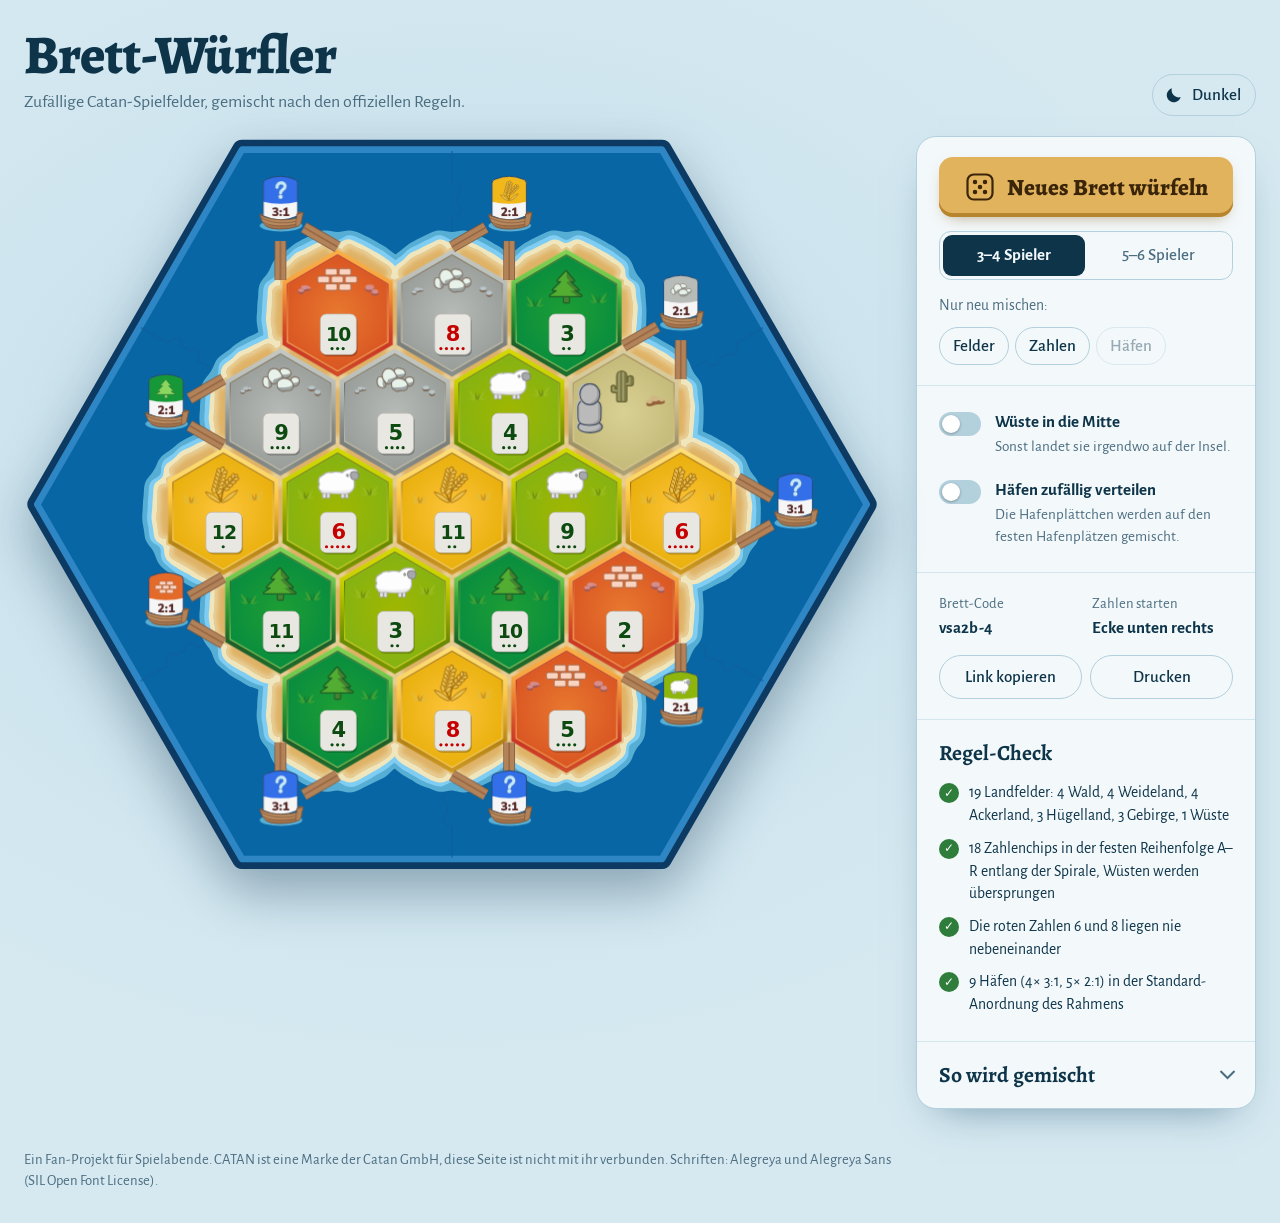
==== commit 1194e657: "Sand ohne sechseckige Kanten, Küste geglättet Die Sandfläche unter den Feldern lag als scharfes Sech" ====
--- a/index.html
+++ b/index.html
@@ -112,6 +112,6 @@
 <div id="toast" class="toast" role="status" aria-live="polite"></div>
 
 <script src="core.js?v=11"></script>
-<script src="ui.js?v=11"></script>
+<script src="ui.js?v=12"></script>
 </body>
 </html>
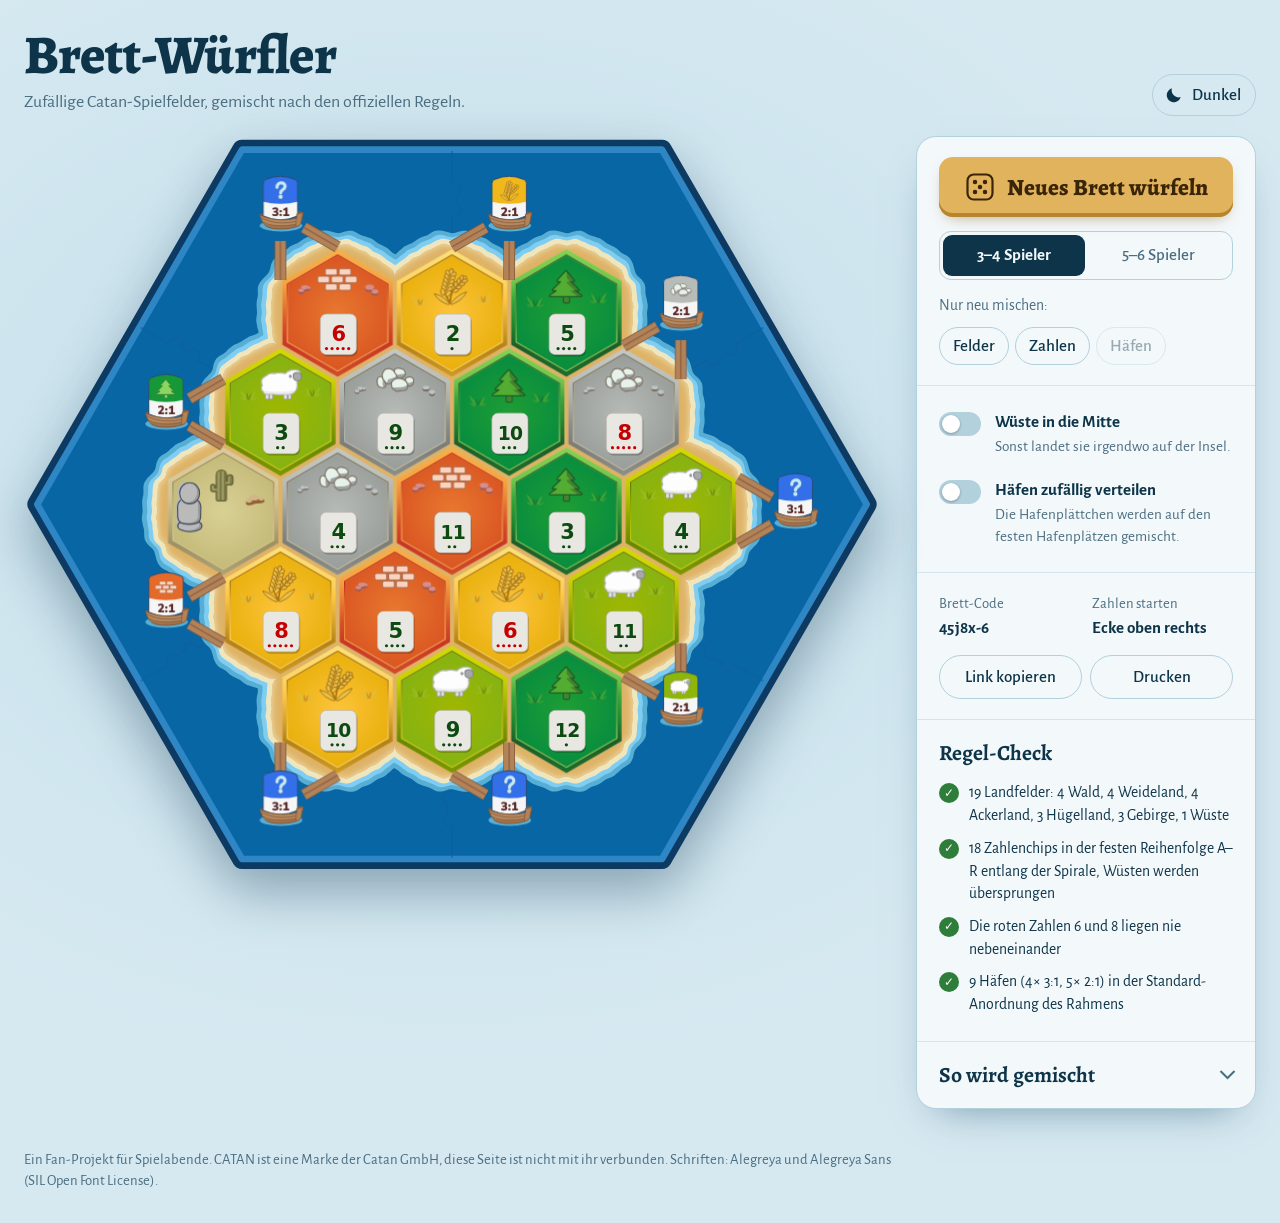
==== commit 6c27295f: "Küste wie im Original: runde Ecken, Strand ohne Keile - Küstenumriss pro Feld jetzt sechsfach symmet" ====
--- a/index.html
+++ b/index.html
@@ -112,6 +112,6 @@
 <div id="toast" class="toast" role="status" aria-live="polite"></div>
 
 <script src="core.js?v=11"></script>
-<script src="ui.js?v=12"></script>
+<script src="ui.js?v=15"></script>
 </body>
 </html>
